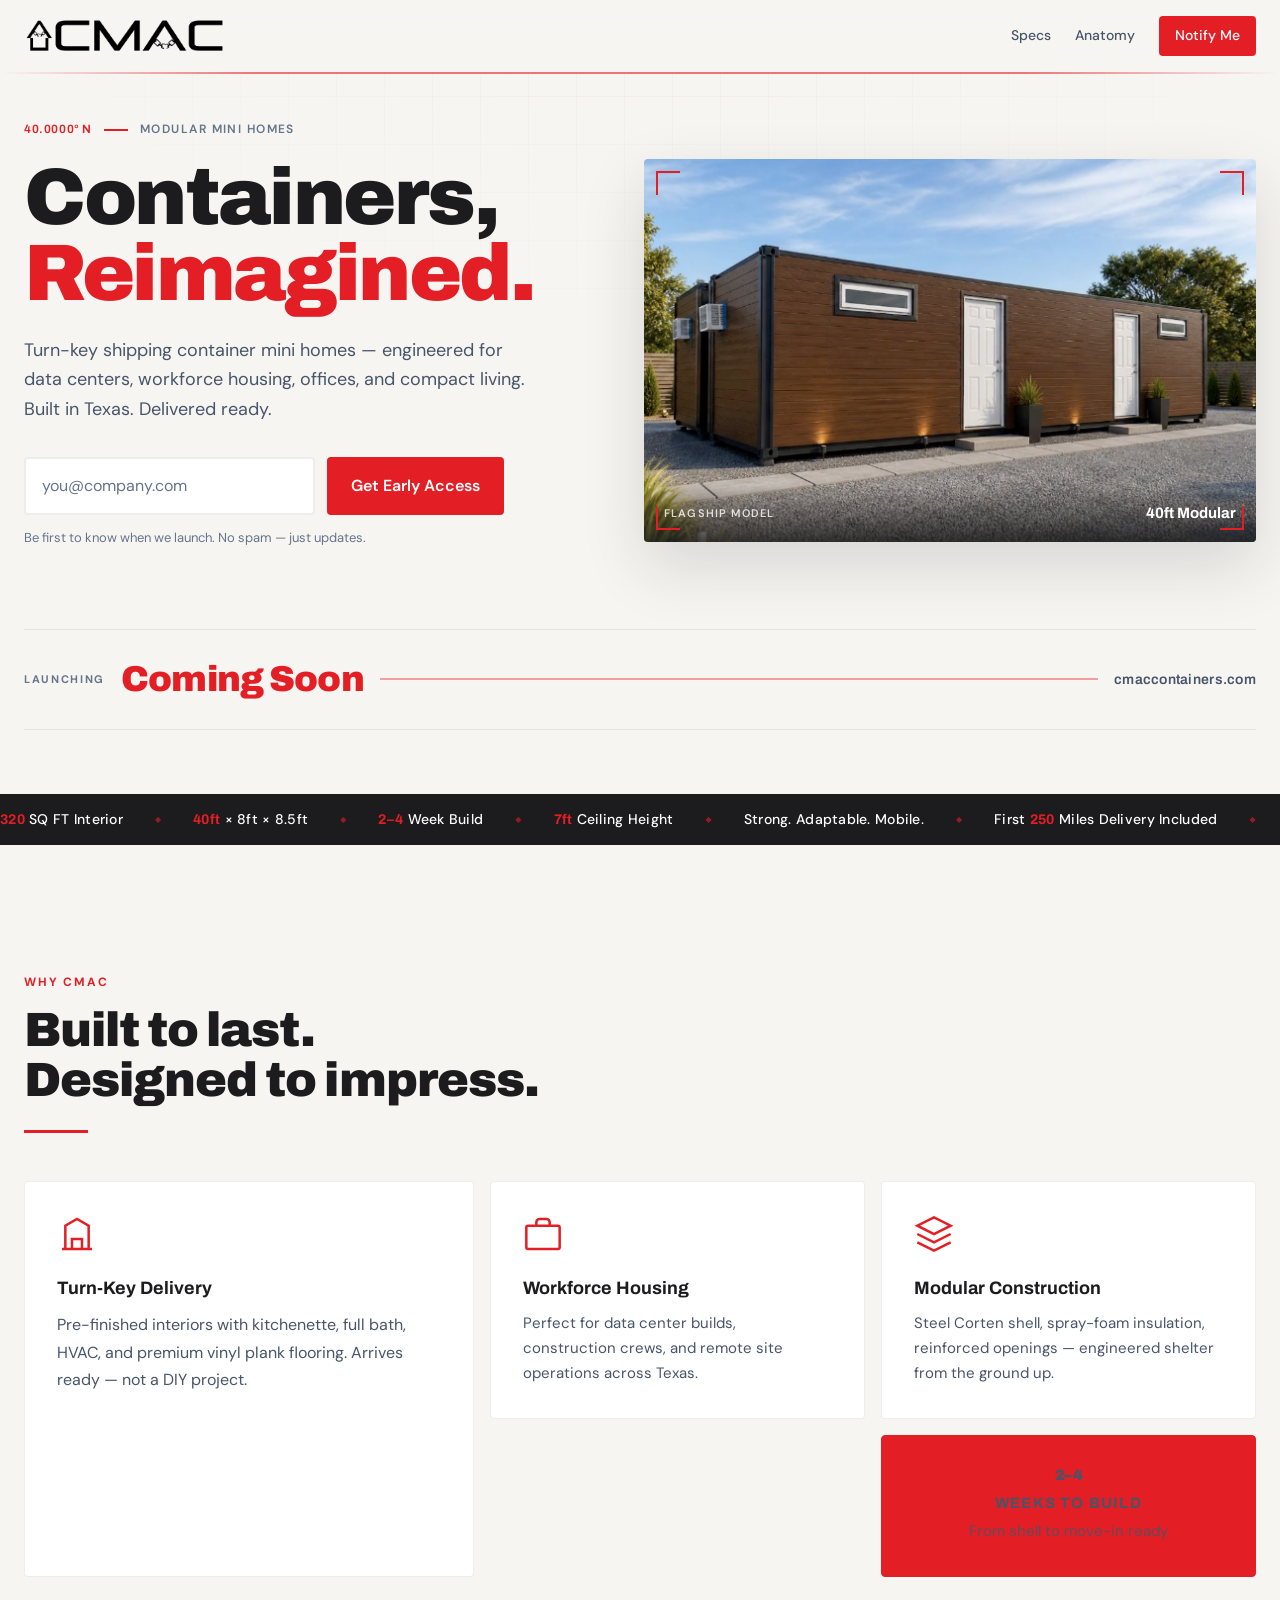
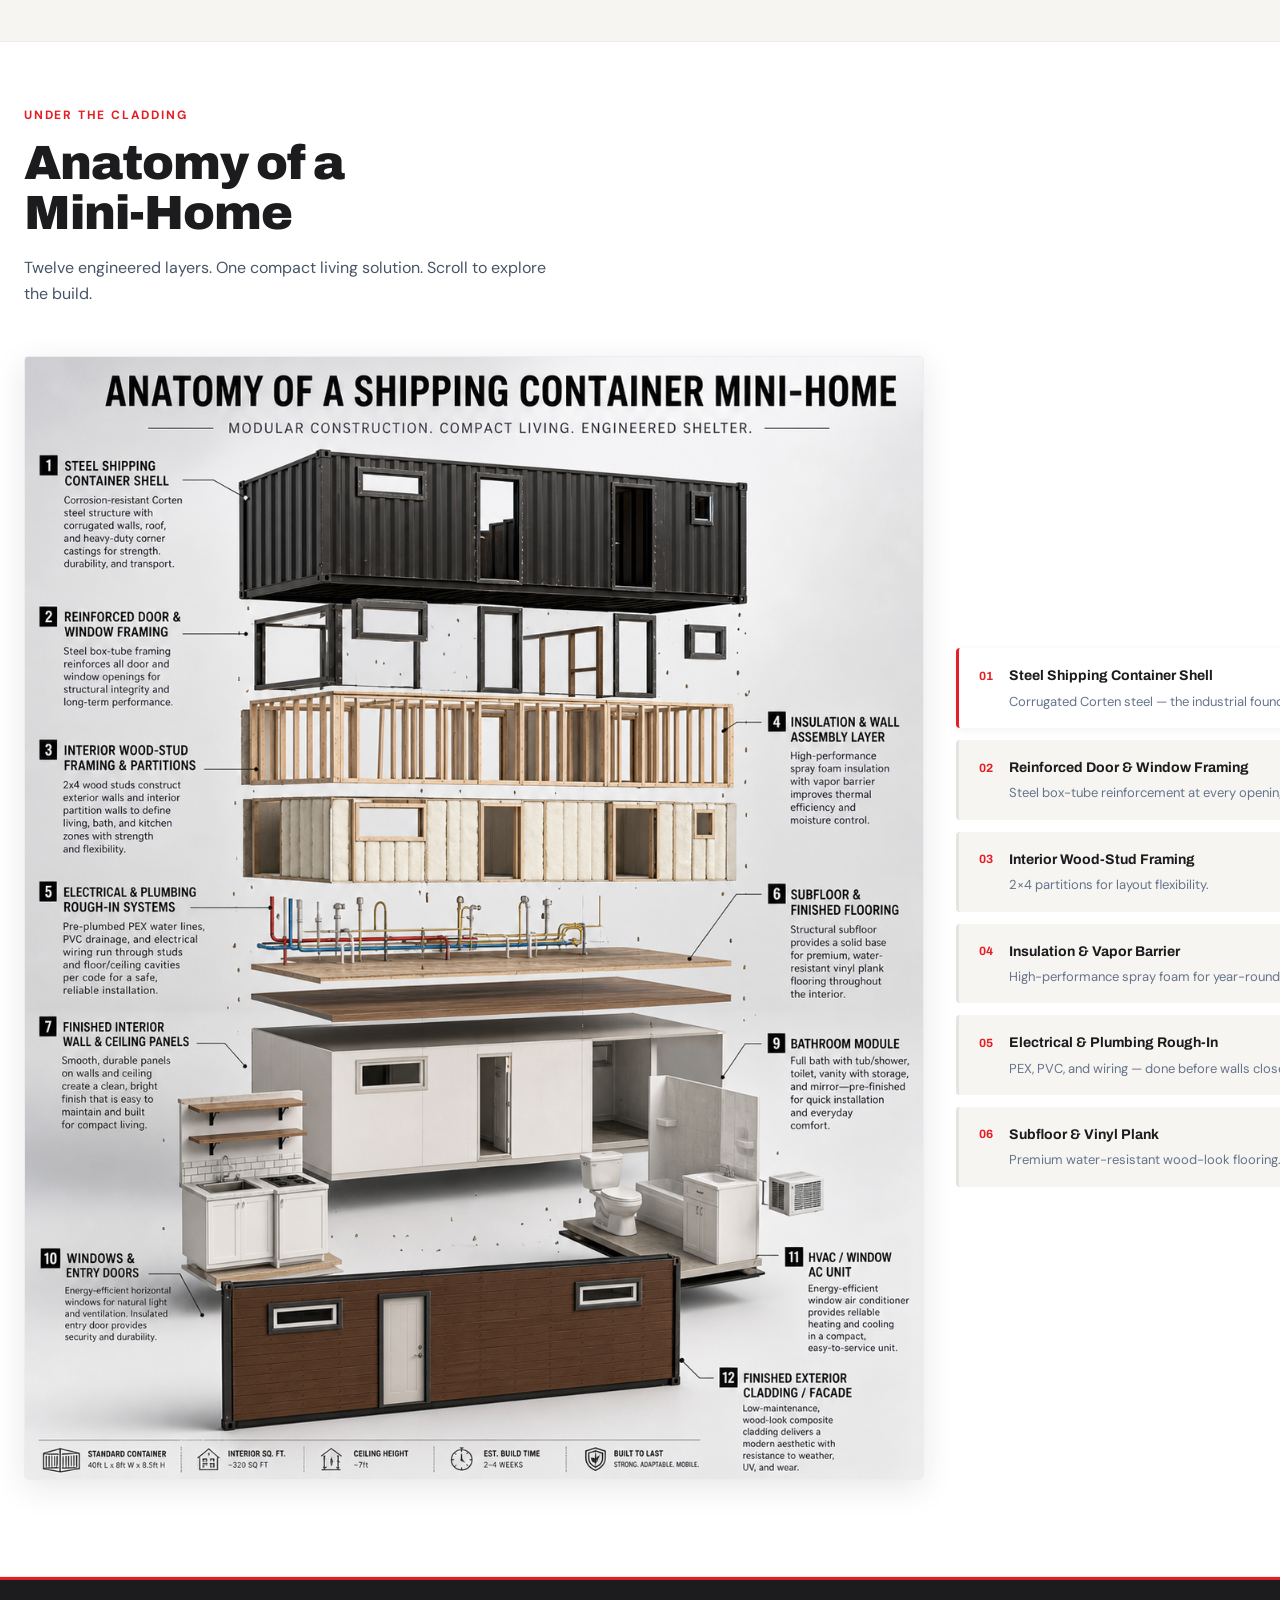
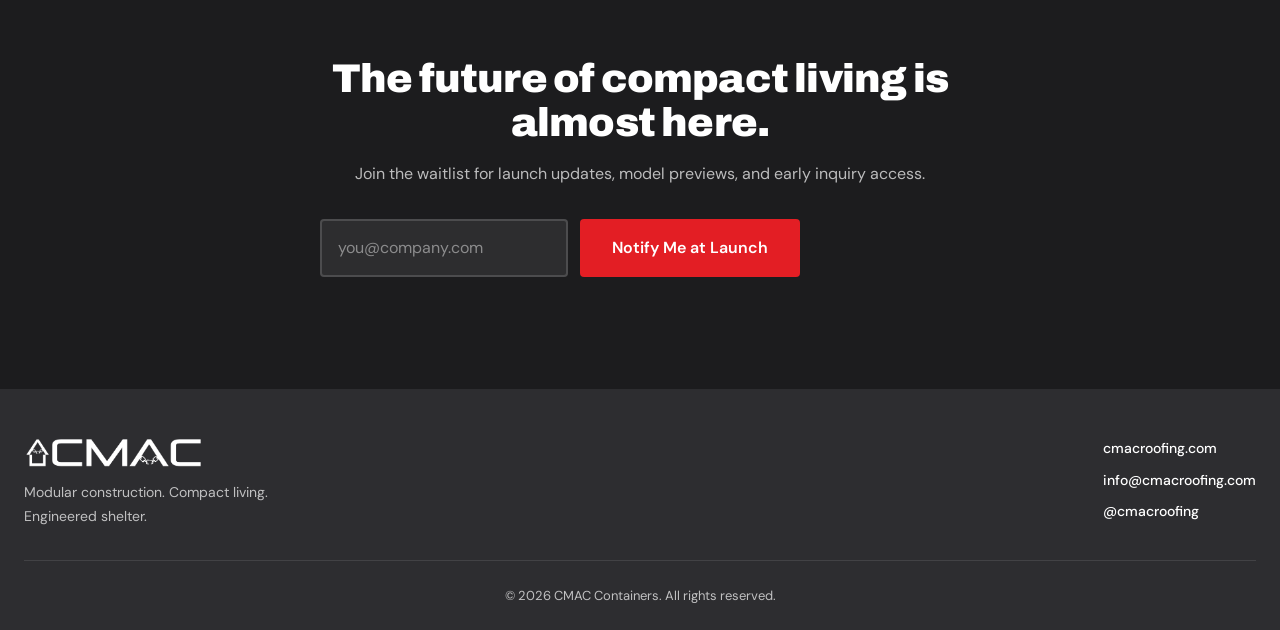
==== index.html @ 3cb6dfac "Add CMAC Containers coming soon landing page. Static site with brand assets, waitlist capture, and p" ====
<!DOCTYPE html>
<html lang="en">
<head>
  <meta charset="UTF-8">
  <meta name="viewport" content="width=device-width, initial-scale=1.0">
  <meta name="description" content="CMAC Containers — Modular shipping container mini homes. Engineered shelter, compact living. Coming soon to Texas and beyond.">
  <meta name="theme-color" content="#E31E24">
  <title>CMAC Containers — Coming Soon</title>
  <link rel="preconnect" href="https://fonts.googleapis.com">
  <link rel="preconnect" href="https://fonts.gstatic.com" crossorigin>
  <link href="https://fonts.googleapis.com/css2?family=Archivo:wght@400;500;600;700;900&family=DM+Sans:ital,wght@0,400;0,500;0,700;1,400&display=swap" rel="stylesheet">
  <link rel="stylesheet" href="css/styles.css">
  <link rel="icon" href="assets/images/logo.png" type="image/png">
</head>
<body>
  <a href="#main" class="skip-link">Skip to main content</a>

  <div class="blueprint-bg" aria-hidden="true"></div>

  <header class="site-header" role="banner">
    <div class="header-inner">
      <a href="/" class="logo-link" aria-label="CMAC Containers home">
        <img src="assets/images/logo.png" alt="CMAC" class="logo" width="120" height="40">
      </a>
      <nav class="header-nav" aria-label="Primary">
        <a href="#specs" class="nav-link">Specs</a>
        <a href="#anatomy" class="nav-link">Anatomy</a>
        <a href="#notify" class="nav-link nav-cta">Notify Me</a>
      </nav>
    </div>
    <div class="header-rule" aria-hidden="true"></div>
  </header>

  <main id="main">
    <!-- Hero -->
    <section class="hero" aria-labelledby="hero-heading">
      <div class="hero-grid">
        <div class="hero-copy reveal">
          <p class="eyebrow">
            <span class="coord">40.0000° N</span>
            <span class="rule-dot" aria-hidden="true"></span>
            Modular Mini Homes
          </p>
          <h1 id="hero-heading" class="hero-title">
            Containers,<br>
            <span class="title-accent">Reimagined.</span>
          </h1>
          <p class="hero-lead">
            Turn-key shipping container mini homes — engineered for data centers, workforce housing, offices, and compact living. Built in Texas. Delivered ready.
          </p>

          <form class="notify-form hero-form" id="notify" action="#" method="post" novalidate>
            <label for="email-hero" class="sr-only">Email address</label>
            <div class="form-row">
              <input
                type="email"
                id="email-hero"
                name="email"
                placeholder="you@company.com"
                autocomplete="email"
                required
                aria-describedby="form-status"
              >
              <button type="submit" class="btn btn-primary">
                <span class="btn-text">Get Early Access</span>
                <span class="btn-loading" aria-hidden="true">
                  <svg class="spinner" viewBox="0 0 24 24" fill="none" stroke="currentColor" stroke-width="2">
                    <circle cx="12" cy="12" r="10" stroke-opacity="0.25"/>
                    <path d="M12 2a10 10 0 0 1 10 10" stroke-linecap="round"/>
                  </svg>
                </span>
              </button>
            </div>
            <p class="form-hint">Be first to know when we launch. No spam — just updates.</p>
            <p id="form-status" class="form-status" role="status" aria-live="polite"></p>
          </form>
        </div>

        <div class="hero-visual reveal reveal-delay-2">
          <div class="hero-frame">
            <div class="frame-corner frame-tl" aria-hidden="true"></div>
            <div class="frame-corner frame-tr" aria-hidden="true"></div>
            <div class="frame-corner frame-bl" aria-hidden="true"></div>
            <div class="frame-corner frame-br" aria-hidden="true"></div>
            <img
              src="assets/images/flagship.png"
              alt="CMAC flagship container mini home with wood-look cladding, dual entry doors, and landscaped gravel setting"
              class="hero-image"
              width="1200"
              height="800"
              fetchpriority="high"
            >
            <div class="hero-badge">
              <span class="badge-label">Flagship Model</span>
              <span class="badge-value">40ft Modular</span>
            </div>
          </div>
        </div>
      </div>

      <div class="coming-soon-strip reveal reveal-delay-3">
        <span class="strip-label">Launching</span>
        <span class="strip-word">Coming Soon</span>
        <span class="strip-divider" aria-hidden="true"></span>
        <span class="strip-domain">cmaccontainers.com</span>
      </div>
    </section>

    <!-- Spec ticker -->
    <section class="ticker" aria-label="Key specifications">
      <div class="ticker-track">
        <div class="ticker-content">
          <span class="ticker-item"><strong>320</strong> SQ FT Interior</span>
          <span class="ticker-sep" aria-hidden="true">◆</span>
          <span class="ticker-item"><strong>40ft</strong> × 8ft × 8.5ft</span>
          <span class="ticker-sep" aria-hidden="true">◆</span>
          <span class="ticker-item"><strong>2–4</strong> Week Build</span>
          <span class="ticker-sep" aria-hidden="true">◆</span>
          <span class="ticker-item"><strong>7ft</strong> Ceiling Height</span>
          <span class="ticker-sep" aria-hidden="true">◆</span>
          <span class="ticker-item">Strong. Adaptable. Mobile.</span>
          <span class="ticker-sep" aria-hidden="true">◆</span>
          <span class="ticker-item">First <strong>250</strong> Miles Delivery Included</span>
          <span class="ticker-sep" aria-hidden="true">◆</span>
        </div>
        <div class="ticker-content" aria-hidden="true">
          <span class="ticker-item"><strong>320</strong> SQ FT Interior</span>
          <span class="ticker-sep">◆</span>
          <span class="ticker-item"><strong>40ft</strong> × 8ft × 8.5ft</span>
          <span class="ticker-sep">◆</span>
          <span class="ticker-item"><strong>2–4</strong> Week Build</span>
          <span class="ticker-sep">◆</span>
          <span class="ticker-item"><strong>7ft</strong> Ceiling Height</span>
          <span class="ticker-sep">◆</span>
          <span class="ticker-item">Strong. Adaptable. Mobile.</span>
          <span class="ticker-sep">◆</span>
          <span class="ticker-item">First <strong>250</strong> Miles Delivery Included</span>
          <span class="ticker-sep">◆</span>
        </div>
      </div>
    </section>

    <!-- Features bento -->
    <section class="features" id="specs" aria-labelledby="features-heading">
      <div class="section-header reveal">
        <p class="section-eyebrow">Why CMAC</p>
        <h2 id="features-heading" class="section-title">Built to last.<br>Designed to impress.</h2>
        <div class="section-rule" aria-hidden="true"></div>
      </div>

      <div class="bento reveal">
        <article class="bento-card bento-large">
          <div class="card-icon" aria-hidden="true">
            <svg viewBox="0 0 24 24" fill="none" stroke="currentColor" stroke-width="1.5">
              <path d="M3 21h18M5 21V7l7-4 7 4v14M9 21v-6h6v6"/>
            </svg>
          </div>
          <h3>Turn-Key Delivery</h3>
          <p>Pre-finished interiors with kitchenette, full bath, HVAC, and premium vinyl plank flooring. Arrives ready — not a DIY project.</p>
        </article>

        <article class="bento-card">
          <div class="card-icon" aria-hidden="true">
            <svg viewBox="0 0 24 24" fill="none" stroke="currentColor" stroke-width="1.5">
              <rect x="2" y="7" width="20" height="14" rx="1"/>
              <path d="M16 7V5a2 2 0 0 0-2-2h-4a2 2 0 0 0-2 2v2"/>
            </svg>
          </div>
          <h3>Workforce Housing</h3>
          <p>Perfect for data center builds, construction crews, and remote site operations across Texas.</p>
        </article>

        <article class="bento-card">
          <div class="card-icon" aria-hidden="true">
            <svg viewBox="0 0 24 24" fill="none" stroke="currentColor" stroke-width="1.5">
              <path d="M12 2L2 7l10 5 10-5-10-5zM2 17l10 5 10-5M2 12l10 5 10-5"/>
            </svg>
          </div>
          <h3>Modular Construction</h3>
          <p>Steel Corten shell, spray-foam insulation, reinforced openings — engineered shelter from the ground up.</p>
        </article>

        <article class="bento-card bento-accent">
          <p class="accent-stat">2–4</p>
          <p class="accent-label">Weeks to Build</p>
          <p class="accent-sub">From shell to move-in ready</p>
        </article>
      </div>
    </section>

    <!-- Anatomy horizontal journey -->
    <section class="anatomy" id="anatomy" aria-labelledby="anatomy-heading">
      <div class="anatomy-intro reveal">
        <p class="section-eyebrow">Under the Cladding</p>
        <h2 id="anatomy-heading" class="section-title">Anatomy of a<br>Mini-Home</h2>
        <p class="anatomy-desc">Twelve engineered layers. One compact living solution. Scroll to explore the build.</p>
      </div>

      <div class="anatomy-scroll-wrap">
        <div class="anatomy-scroll" role="region" aria-label="Anatomy diagram and construction layers" tabindex="0">
          <div class="anatomy-panel anatomy-diagram">
            <img
              src="assets/images/anatomy.png"
              alt="Exploded diagram showing 12 layers of a shipping container mini home from steel shell through insulation, plumbing, flooring, kitchenette, bathroom, and exterior cladding"
              class="anatomy-image"
              loading="lazy"
              width="1400"
              height="900"
            >
          </div>

          <div class="anatomy-panel anatomy-layers">
            <ol class="layer-list">
              <li class="layer-item" data-layer="1">
                <span class="layer-num">01</span>
                <div>
                  <h3>Steel Shipping Container Shell</h3>
                  <p>Corrugated Corten steel — the industrial foundation.</p>
                </div>
              </li>
              <li class="layer-item" data-layer="2">
                <span class="layer-num">02</span>
                <div>
                  <h3>Reinforced Door &amp; Window Framing</h3>
                  <p>Steel box-tube reinforcement at every opening.</p>
                </div>
              </li>
              <li class="layer-item" data-layer="3">
                <span class="layer-num">03</span>
                <div>
                  <h3>Interior Wood-Stud Framing</h3>
                  <p>2×4 partitions for layout flexibility.</p>
                </div>
              </li>
              <li class="layer-item" data-layer="4">
                <span class="layer-num">04</span>
                <div>
                  <h3>Insulation &amp; Vapor Barrier</h3>
                  <p>High-performance spray foam for year-round comfort.</p>
                </div>
              </li>
              <li class="layer-item" data-layer="5">
                <span class="layer-num">05</span>
                <div>
                  <h3>Electrical &amp; Plumbing Rough-In</h3>
                  <p>PEX, PVC, and wiring — done before walls close.</p>
                </div>
              </li>
              <li class="layer-item" data-layer="6">
                <span class="layer-num">06</span>
                <div>
                  <h3>Subfloor &amp; Vinyl Plank</h3>
                  <p>Premium water-resistant wood-look flooring.</p>
                </div>
              </li>
            </ol>
          </div>
        </div>
        <p class="scroll-hint" aria-hidden="true">
          <svg viewBox="0 0 24 24" fill="none" stroke="currentColor" stroke-width="2" width="20" height="20">
            <path d="M5 12h14M12 5l7 7-7 7"/>
          </svg>
          Scroll to explore
        </p>
      </div>
    </section>

    <!-- Final CTA -->
    <section class="cta-section" aria-labelledby="cta-heading">
      <div class="cta-inner reveal">
        <h2 id="cta-heading" class="cta-title">The future of compact living is almost here.</h2>
        <p class="cta-lead">Join the waitlist for launch updates, model previews, and early inquiry access.</p>

        <form class="notify-form cta-form" action="#" method="post" novalidate>
          <label for="email-cta" class="sr-only">Email address</label>
          <div class="form-row">
            <input
              type="email"
              id="email-cta"
              name="email"
              placeholder="you@company.com"
              autocomplete="email"
              required
            >
            <button type="submit" class="btn btn-primary btn-large">
              <span class="btn-text">Notify Me at Launch</span>
              <span class="btn-loading" aria-hidden="true">
                <svg class="spinner" viewBox="0 0 24 24" fill="none" stroke="currentColor" stroke-width="2">
                  <circle cx="12" cy="12" r="10" stroke-opacity="0.25"/>
                  <path d="M12 2a10 10 0 0 1 10 10" stroke-linecap="round"/>
                </svg>
              </span>
            </button>
          </div>
          <p class="form-status cta-status" role="status" aria-live="polite"></p>
        </form>
      </div>
    </section>
  </main>

  <footer class="site-footer" role="contentinfo">
    <div class="footer-inner">
      <div class="footer-brand">
        <img src="assets/images/logo.png" alt="CMAC" class="footer-logo" width="100" height="34">
        <p class="footer-tagline">Modular construction. Compact living. Engineered shelter.</p>
      </div>
      <div class="footer-links">
        <a href="https://www.cmacroofing.com" target="_blank" rel="noopener noreferrer">cmacroofing.com</a>
        <a href="mailto:info@cmacroofing.com">info@cmacroofing.com</a>
        <a href="https://instagram.com/cmacroofing" target="_blank" rel="noopener noreferrer">@cmacroofing</a>
      </div>
    </div>
    <div class="footer-bottom">
      <p>&copy; <span id="year"></span> CMAC Containers. All rights reserved.</p>
    </div>
  </footer>

  <script src="js/main.js" defer></script>
</body>
</html>
---- css/styles.css ----
/* ─── CMAC Containers — Coming Soon ─── */
:root {
  --red: #E31E24;
  --red-dark: #B8181D;
  --red-glow: rgba(227, 30, 36, 0.15);
  --charcoal: #1C1C1E;
  --graphite: #2D2D30;
  --slate: #475569;
  --muted: #64748B;
  --paper: #F7F5F2;
  --white: #FFFFFF;
  --wood: #8B6914;
  --border: rgba(28, 28, 30, 0.08);
  --shadow-sm: 0 2px 8px rgba(28, 28, 30, 0.06);
  --shadow-md: 0 8px 32px rgba(28, 28, 30, 0.1);
  --shadow-lg: 0 24px 64px rgba(28, 28, 30, 0.14);
  --font-display: 'Archivo', system-ui, sans-serif;
  --font-body: 'DM Sans', system-ui, sans-serif;
  --ease-out: cubic-bezier(0.22, 1, 0.36, 1);
  --radius: 4px;
  --header-h: 72px;
}

*, *::before, *::after { box-sizing: border-box; margin: 0; padding: 0; }

html {
  scroll-behavior: smooth;
  -webkit-font-smoothing: antialiased;
}

body {
  font-family: var(--font-body);
  font-size: 1rem;
  line-height: 1.65;
  color: var(--charcoal);
  background: var(--paper);
  overflow-x: hidden;
}

img { max-width: 100%; height: auto; display: block; }
a { color: inherit; text-decoration: none; }
button, input { font: inherit; }
ol { list-style: none; }

.sr-only {
  position: absolute;
  width: 1px; height: 1px;
  padding: 0; margin: -1px;
  overflow: hidden;
  clip: rect(0,0,0,0);
  white-space: nowrap;
  border: 0;
}

/* Skip link */
.skip-link {
  position: fixed;
  top: -100%;
  left: 1rem;
  z-index: 9999;
  padding: 0.75rem 1.25rem;
  background: var(--red);
  color: var(--white);
  font-weight: 600;
  border-radius: var(--radius);
  transition: top 0.2s var(--ease-out);
}
.skip-link:focus { top: 1rem; }

/* Blueprint background */
.blueprint-bg {
  position: fixed;
  inset: 0;
  z-index: -1;
  background:
    linear-gradient(rgba(227, 30, 36, 0.03) 1px, transparent 1px),
    linear-gradient(90deg, rgba(227, 30, 36, 0.03) 1px, transparent 1px);
  background-size: 48px 48px;
  mask-image: radial-gradient(ellipse 80% 60% at 50% 0%, black 20%, transparent 70%);
  pointer-events: none;
}

/* ─── Header ─── */
.site-header {
  position: fixed;
  top: 0; left: 0; right: 0;
  z-index: 100;
  background: rgba(247, 245, 242, 0.85);
  backdrop-filter: blur(12px);
  -webkit-backdrop-filter: blur(12px);
}

.header-inner {
  display: flex;
  align-items: center;
  justify-content: space-between;
  max-width: 1280px;
  margin: 0 auto;
  padding: 1rem 1.5rem;
  min-height: var(--header-h);
}

.logo { height: 36px; width: auto; }

.header-nav {
  display: flex;
  align-items: center;
  gap: 1.5rem;
}

.nav-link {
  font-size: 0.875rem;
  font-weight: 500;
  color: var(--slate);
  transition: color 0.2s;
  cursor: pointer;
}
.nav-link:hover, .nav-link:focus-visible { color: var(--charcoal); }

.nav-cta {
  padding: 0.5rem 1rem;
  background: var(--red);
  color: var(--white) !important;
  border-radius: var(--radius);
  transition: background 0.2s, transform 0.2s;
}
.nav-cta:hover, .nav-cta:focus-visible {
  background: var(--red-dark);
  transform: translateY(-1px);
}

.header-rule {
  height: 2px;
  background: linear-gradient(90deg, transparent, var(--red) 20%, var(--red) 80%, transparent);
  opacity: 0.6;
}

/* ─── Hero ─── */
.hero {
  padding: calc(var(--header-h) + 3rem) 1.5rem 2rem;
  max-width: 1280px;
  margin: 0 auto;
}

.hero-grid {
  display: grid;
  grid-template-columns: 1fr;
  gap: 3rem;
  align-items: center;
}

@media (min-width: 1024px) {
  .hero-grid {
    grid-template-columns: 1fr 1.1fr;
    gap: 4rem;
  }
}

.eyebrow {
  display: flex;
  align-items: center;
  gap: 0.75rem;
  font-size: 0.75rem;
  font-weight: 600;
  letter-spacing: 0.12em;
  text-transform: uppercase;
  color: var(--muted);
  margin-bottom: 1.25rem;
}

.coord {
  font-family: var(--font-display);
  color: var(--red);
  letter-spacing: 0.05em;
}

.rule-dot {
  width: 24px;
  height: 2px;
  background: var(--red);
}

.hero-title {
  font-family: var(--font-display);
  font-size: clamp(2.75rem, 8vw, 5rem);
  font-weight: 900;
  line-height: 0.95;
  letter-spacing: -0.03em;
  margin-bottom: 1.5rem;
}

.title-accent {
  color: var(--red);
  display: inline-block;
}

.hero-lead {
  font-size: 1.125rem;
  color: var(--slate);
  max-width: 42ch;
  margin-bottom: 2rem;
}

/* Forms */
.notify-form { max-width: 480px; }

.form-row {
  display: flex;
  flex-direction: column;
  gap: 0.75rem;
}

@media (min-width: 480px) {
  .form-row { flex-direction: row; }
}

.form-row input {
  flex: 1;
  padding: 0.875rem 1rem;
  border: 2px solid var(--border);
  border-radius: var(--radius);
  background: var(--white);
  color: var(--charcoal);
  transition: border-color 0.2s, box-shadow 0.2s;
  min-height: 48px;
}
.form-row input::placeholder { color: var(--muted); }
.form-row input:focus {
  outline: none;
  border-color: var(--red);
  box-shadow: 0 0 0 3px var(--red-glow);
}

.btn {
  display: inline-flex;
  align-items: center;
  justify-content: center;
  gap: 0.5rem;
  padding: 0.875rem 1.5rem;
  min-height: 48px;
  min-width: 48px;
  border: none;
  border-radius: var(--radius);
  font-weight: 600;
  cursor: pointer;
  transition: background 0.2s, transform 0.2s, opacity 0.2s;
}
.btn:focus-visible {
  outline: 2px solid var(--red);
  outline-offset: 2px;
}

.btn-primary {
  background: var(--red);
  color: var(--white);
  white-space: nowrap;
}
.btn-primary:hover:not(:disabled) {
  background: var(--red-dark);
  transform: translateY(-1px);
}
.btn-primary:disabled {
  opacity: 0.7;
  cursor: not-allowed;
}

.btn-large { padding: 1rem 2rem; }

.btn-loading { display: none; }
.btn.is-loading .btn-text { display: none; }
.btn.is-loading .btn-loading { display: flex; }

.spinner {
  width: 20px; height: 20px;
  animation: spin 0.8s linear infinite;
}
@keyframes spin { to { transform: rotate(360deg); } }

.form-hint {
  font-size: 0.8125rem;
  color: var(--muted);
  margin-top: 0.75rem;
}

.form-status {
  font-size: 0.875rem;
  font-weight: 500;
  margin-top: 0.75rem;
  min-height: 1.25rem;
}
.form-status.success { color: #15803d; }
.form-status.error { color: var(--red); }

/* Hero visual */
.hero-frame {
  position: relative;
  border-radius: var(--radius);
  overflow: hidden;
  box-shadow: var(--shadow-lg);
}

.frame-corner {
  position: absolute;
  width: 24px; height: 24px;
  border-color: var(--red);
  border-style: solid;
  z-index: 2;
  pointer-events: none;
}
.frame-tl { top: 12px; left: 12px; border-width: 2px 0 0 2px; }
.frame-tr { top: 12px; right: 12px; border-width: 2px 2px 0 0; }
.frame-bl { bottom: 12px; left: 12px; border-width: 0 0 2px 2px; }
.frame-br { bottom: 12px; right: 12px; border-width: 0 2px 2px 0; }

.hero-image {
  width: 100%;
  aspect-ratio: 16 / 10;
  object-fit: cover;
}

.hero-badge {
  position: absolute;
  bottom: 0; left: 0; right: 0;
  display: flex;
  justify-content: space-between;
  align-items: center;
  padding: 1rem 1.25rem;
  background: linear-gradient(transparent, rgba(28, 28, 30, 0.85));
  color: var(--white);
}

.badge-label {
  font-size: 0.6875rem;
  font-weight: 600;
  letter-spacing: 0.1em;
  text-transform: uppercase;
  opacity: 0.8;
}

.badge-value {
  font-family: var(--font-display);
  font-weight: 700;
  font-size: 0.9375rem;
}

/* Coming soon strip */
.coming-soon-strip {
  display: flex;
  align-items: center;
  gap: 1rem;
  flex-wrap: wrap;
  margin-top: 3rem;
  padding: 1.25rem 0;
  border-top: 1px solid var(--border);
  border-bottom: 1px solid var(--border);
}

.strip-label {
  font-size: 0.6875rem;
  font-weight: 700;
  letter-spacing: 0.15em;
  text-transform: uppercase;
  color: var(--muted);
}

.strip-word {
  font-family: var(--font-display);
  font-size: clamp(1.5rem, 4vw, 2.25rem);
  font-weight: 900;
  letter-spacing: -0.02em;
  color: var(--red);
}

.strip-divider {
  flex: 1;
  min-width: 40px;
  height: 2px;
  background: var(--red);
  opacity: 0.4;
}

.strip-domain {
  font-family: var(--font-display);
  font-size: 0.875rem;
  font-weight: 600;
  color: var(--slate);
  letter-spacing: 0.02em;
}

/* ─── Ticker ─── */
.ticker {
  background: var(--charcoal);
  color: var(--white);
  padding: 0.875rem 0;
  overflow: hidden;
  margin: 2rem 0 4rem;
}

.ticker-track {
  display: flex;
  width: max-content;
  animation: ticker 35s linear infinite;
}

.ticker-content {
  display: flex;
  align-items: center;
  gap: 2rem;
  padding-right: 2rem;
  white-space: nowrap;
}

.ticker-item {
  font-size: 0.875rem;
  font-weight: 500;
  letter-spacing: 0.02em;
}
.ticker-item strong {
  font-family: var(--font-display);
  font-weight: 700;
  color: var(--red);
}

.ticker-sep {
  color: var(--red);
  font-size: 0.5rem;
  opacity: 0.6;
}

@keyframes ticker {
  to { transform: translateX(-50%); }
}

/* ─── Features Bento ─── */
.features {
  max-width: 1280px;
  margin: 0 auto;
  padding: 4rem 1.5rem;
}

.section-header { margin-bottom: 3rem; }

.section-eyebrow {
  font-size: 0.75rem;
  font-weight: 700;
  letter-spacing: 0.15em;
  text-transform: uppercase;
  color: var(--red);
  margin-bottom: 0.75rem;
}

.section-title {
  font-family: var(--font-display);
  font-size: clamp(2rem, 5vw, 3rem);
  font-weight: 900;
  line-height: 1.05;
  letter-spacing: -0.02em;
}

.section-rule {
  width: 64px;
  height: 3px;
  background: var(--red);
  margin-top: 1.5rem;
}

.bento {
  display: grid;
  grid-template-columns: 1fr;
  gap: 1rem;
}

@media (min-width: 768px) {
  .bento {
    grid-template-columns: repeat(2, 1fr);
    grid-template-rows: auto auto;
  }
  .bento-large { grid-row: span 2; }
  .bento-accent { grid-column: 2; }
}

@media (min-width: 1024px) {
  .bento {
    grid-template-columns: 1.2fr 1fr 1fr;
    grid-template-rows: auto auto;
  }
  .bento-large { grid-row: span 2; grid-column: 1; }
  .bento-accent { grid-column: 3; grid-row: 2; }
}

.bento-card {
  background: var(--white);
  border: 1px solid var(--border);
  border-radius: var(--radius);
  padding: 2rem;
  transition: border-color 0.25s, box-shadow 0.25s, transform 0.25s;
  cursor: default;
}

.bento-card:hover {
  border-color: rgba(227, 30, 36, 0.2);
  box-shadow: var(--shadow-md);
  transform: translateY(-2px);
}

.card-icon {
  width: 40px; height: 40px;
  color: var(--red);
  margin-bottom: 1.25rem;
}
.card-icon svg { width: 100%; height: 100%; }

.bento-card h3 {
  font-family: var(--font-display);
  font-size: 1.125rem;
  font-weight: 700;
  margin-bottom: 0.5rem;
}

.bento-card p {
  font-size: 0.9375rem;
  color: var(--slate);
}

.bento-large p { font-size: 1rem; line-height: 1.7; }

.bento-accent {
  background: var(--red);
  color: var(--white);
  border-color: var(--red);
  display: flex;
  flex-direction: column;
  justify-content: center;
  text-align: center;
}
.bento-accent:hover {
  border-color: var(--red-dark);
  background: var(--red-dark);
}

.accent-stat {
  font-family: var(--font-display);
  font-size: 3.5rem;
  font-weight: 900;
  line-height: 1;
  letter-spacing: -0.03em;
}

.accent-label {
  font-family: var(--font-display);
  font-size: 1rem;
  font-weight: 700;
  margin-top: 0.5rem;
  text-transform: uppercase;
  letter-spacing: 0.08em;
}

.accent-sub {
  font-size: 0.8125rem;
  opacity: 0.85;
  margin-top: 0.25rem;
}

/* ─── Anatomy ─── */
.anatomy {
  padding: 4rem 0;
  background: var(--white);
  border-top: 1px solid var(--border);
  border-bottom: 1px solid var(--border);
}

.anatomy-intro {
  max-width: 1280px;
  margin: 0 auto 2rem;
  padding: 0 1.5rem;
}

.anatomy-desc {
  color: var(--slate);
  max-width: 48ch;
  margin-top: 1rem;
}

.anatomy-scroll-wrap {
  position: relative;
  padding: 0 1.5rem;
}

.anatomy-scroll {
  display: flex;
  gap: 2rem;
  overflow-x: auto;
  scroll-snap-type: x mandatory;
  scroll-padding: 1.5rem;
  padding: 1rem 0 2rem;
  -webkit-overflow-scrolling: touch;
  scrollbar-width: thin;
  scrollbar-color: var(--red) transparent;
}

.anatomy-scroll::-webkit-scrollbar { height: 6px; }
.anatomy-scroll::-webkit-scrollbar-thumb {
  background: var(--red);
  border-radius: 3px;
}

.anatomy-panel {
  flex: 0 0 auto;
  scroll-snap-align: start;
}

.anatomy-diagram {
  width: min(90vw, 900px);
}

.anatomy-image {
  border-radius: var(--radius);
  box-shadow: var(--shadow-md);
  border: 1px solid var(--border);
}

.anatomy-layers {
  width: min(90vw, 420px);
  align-self: center;
}

.layer-list {
  display: flex;
  flex-direction: column;
  gap: 0.75rem;
}

.layer-item {
  display: flex;
  gap: 1rem;
  padding: 1rem 1.25rem;
  background: var(--paper);
  border-radius: var(--radius);
  border-left: 3px solid var(--border);
  transition: border-color 0.2s, background 0.2s;
}

.layer-item:hover, .layer-item.is-active {
  border-left-color: var(--red);
  background: var(--white);
  box-shadow: var(--shadow-sm);
}

.layer-num {
  font-family: var(--font-display);
  font-size: 0.75rem;
  font-weight: 700;
  color: var(--red);
  flex-shrink: 0;
  padding-top: 0.15rem;
}

.layer-item h3 {
  font-family: var(--font-display);
  font-size: 0.875rem;
  font-weight: 700;
  margin-bottom: 0.2rem;
}

.layer-item p {
  font-size: 0.8125rem;
  color: var(--muted);
}

.scroll-hint {
  display: flex;
  align-items: center;
  justify-content: center;
  gap: 0.5rem;
  font-size: 0.75rem;
  font-weight: 600;
  letter-spacing: 0.08em;
  text-transform: uppercase;
  color: var(--muted);
  margin-top: 0.5rem;
}

@media (min-width: 1024px) {
  .scroll-hint { display: none; }
  .anatomy-scroll {
    max-width: 1280px;
    margin: 0 auto;
    overflow-x: visible;
    flex-wrap: nowrap;
  }
}

/* ─── CTA ─── */
.cta-section {
  background: var(--charcoal);
  color: var(--white);
  padding: 5rem 1.5rem;
  position: relative;
  overflow: hidden;
}

.cta-section::before {
  content: '';
  position: absolute;
  top: 0; left: 0; right: 0;
  height: 3px;
  background: var(--red);
}

.cta-inner {
  max-width: 640px;
  margin: 0 auto;
  text-align: center;
}

.cta-title {
  font-family: var(--font-display);
  font-size: clamp(1.75rem, 4vw, 2.5rem);
  font-weight: 900;
  line-height: 1.1;
  letter-spacing: -0.02em;
  margin-bottom: 1rem;
}

.cta-lead {
  color: rgba(255, 255, 255, 0.7);
  margin-bottom: 2rem;
}

.cta-form .form-row input {
  background: rgba(255, 255, 255, 0.08);
  border-color: rgba(255, 255, 255, 0.15);
  color: var(--white);
}
.cta-form .form-row input::placeholder { color: rgba(255, 255, 255, 0.45); }
.cta-form .form-row input:focus {
  border-color: var(--red);
  background: rgba(255, 255, 255, 0.12);
}

.cta-status.success { color: #4ade80; }
.cta-status.error { color: #fca5a5; }

/* ─── Footer ─── */
.site-footer {
  background: var(--graphite);
  color: rgba(255, 255, 255, 0.7);
  padding: 3rem 1.5rem 1.5rem;
}

.footer-inner {
  max-width: 1280px;
  margin: 0 auto;
  display: flex;
  flex-direction: column;
  gap: 2rem;
}

@media (min-width: 768px) {
  .footer-inner {
    flex-direction: row;
    justify-content: space-between;
    align-items: flex-start;
  }
}

.footer-logo {
  height: 32px;
  width: auto;
  margin-bottom: 0.75rem;
  filter: brightness(0) invert(1);
}

.footer-tagline {
  font-size: 0.875rem;
  max-width: 32ch;
}

.footer-links {
  display: flex;
  flex-direction: column;
  gap: 0.5rem;
}

.footer-links a {
  font-size: 0.875rem;
  font-weight: 500;
  color: var(--white);
  transition: color 0.2s;
  cursor: pointer;
}
.footer-links a:hover, .footer-links a:focus-visible { color: var(--red); }

.footer-bottom {
  max-width: 1280px;
  margin: 2rem auto 0;
  padding-top: 1.5rem;
  border-top: 1px solid rgba(255, 255, 255, 0.1);
  font-size: 0.8125rem;
  text-align: center;
}

/* ─── Reveal animations ─── */
.reveal {
  opacity: 0;
  transform: translateY(24px);
  transition: opacity 0.7s var(--ease-out), transform 0.7s var(--ease-out);
}
.reveal.is-visible {
  opacity: 1;
  transform: translateY(0);
}
.reveal-delay-2 { transition-delay: 0.15s; }
.reveal-delay-3 { transition-delay: 0.3s; }

/* Reduced motion */
@media (prefers-reduced-motion: reduce) {
  html { scroll-behavior: auto; }
  .reveal {
    opacity: 1;
    transform: none;
    transition: none;
  }
  .ticker-track { animation: none; }
  .spinner { animation: none; }
  .bento-card:hover { transform: none; }
  .btn-primary:hover:not(:disabled) { transform: none; }
}
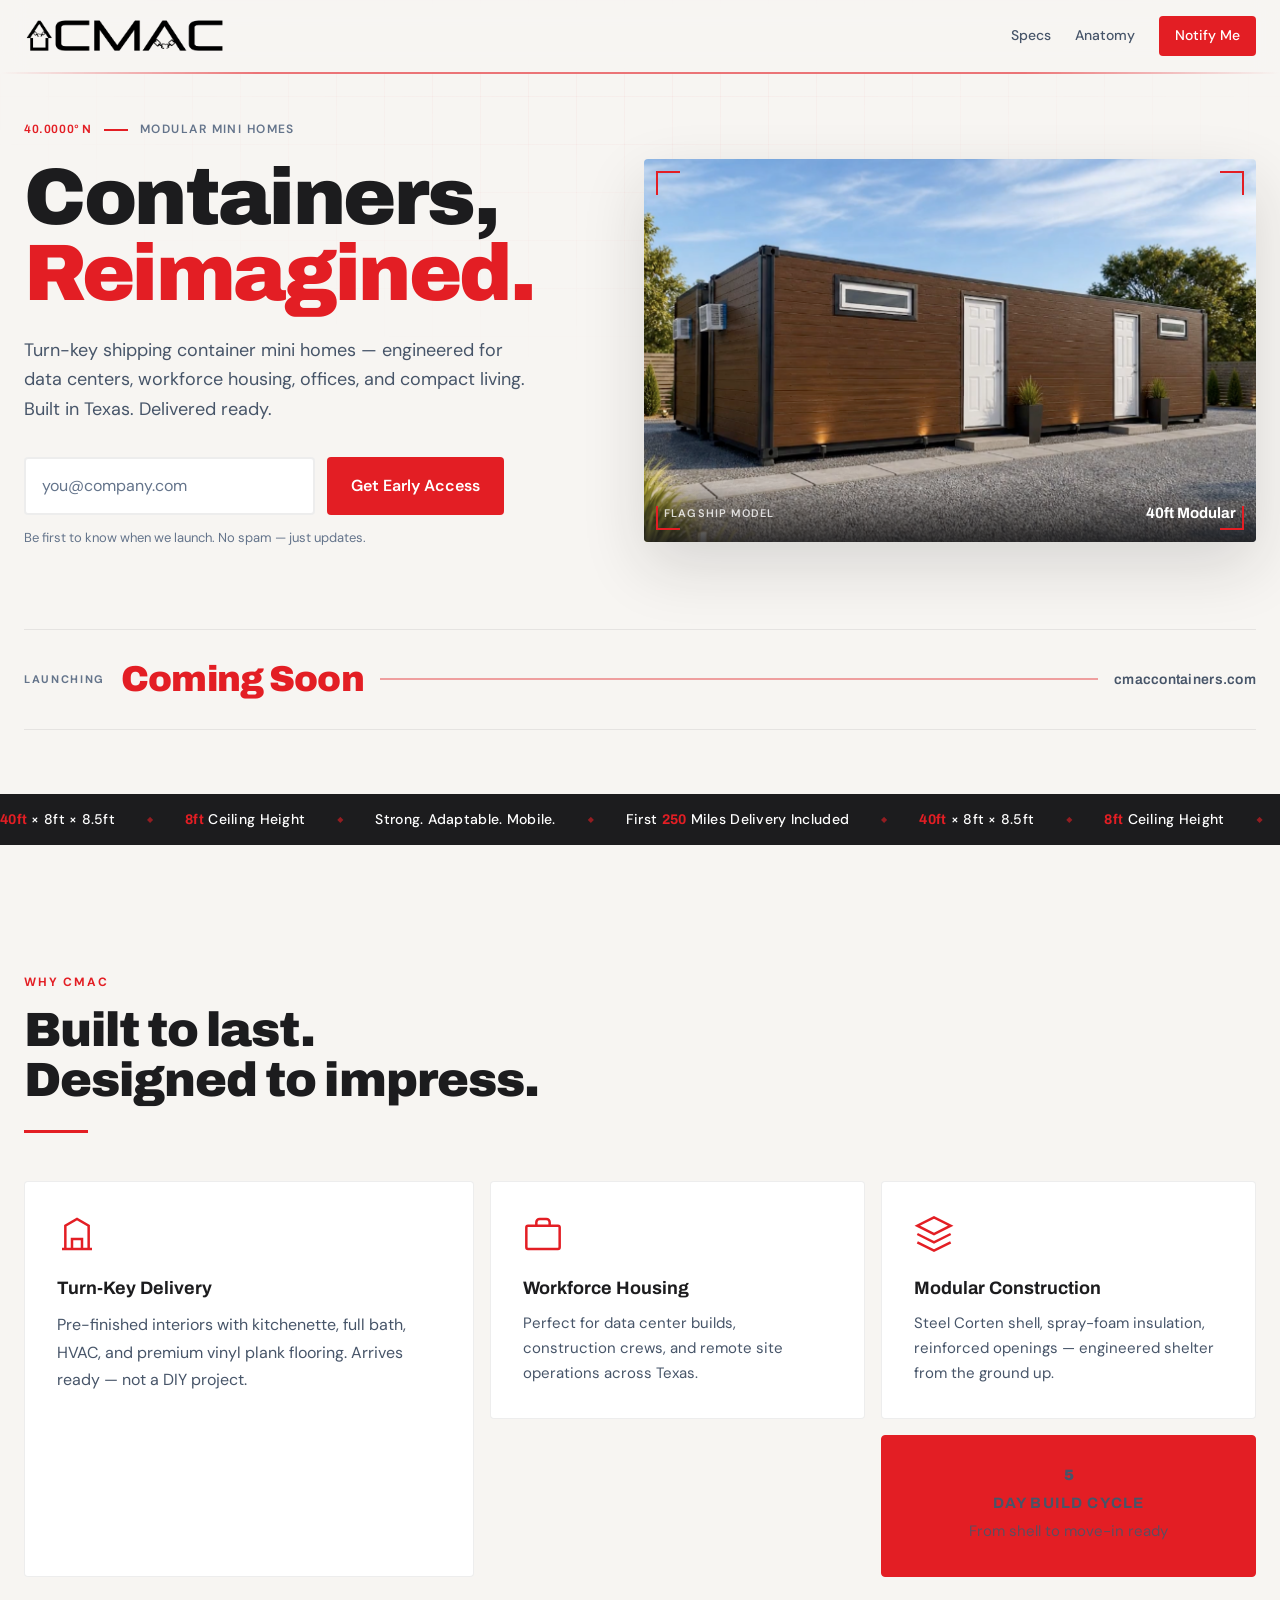
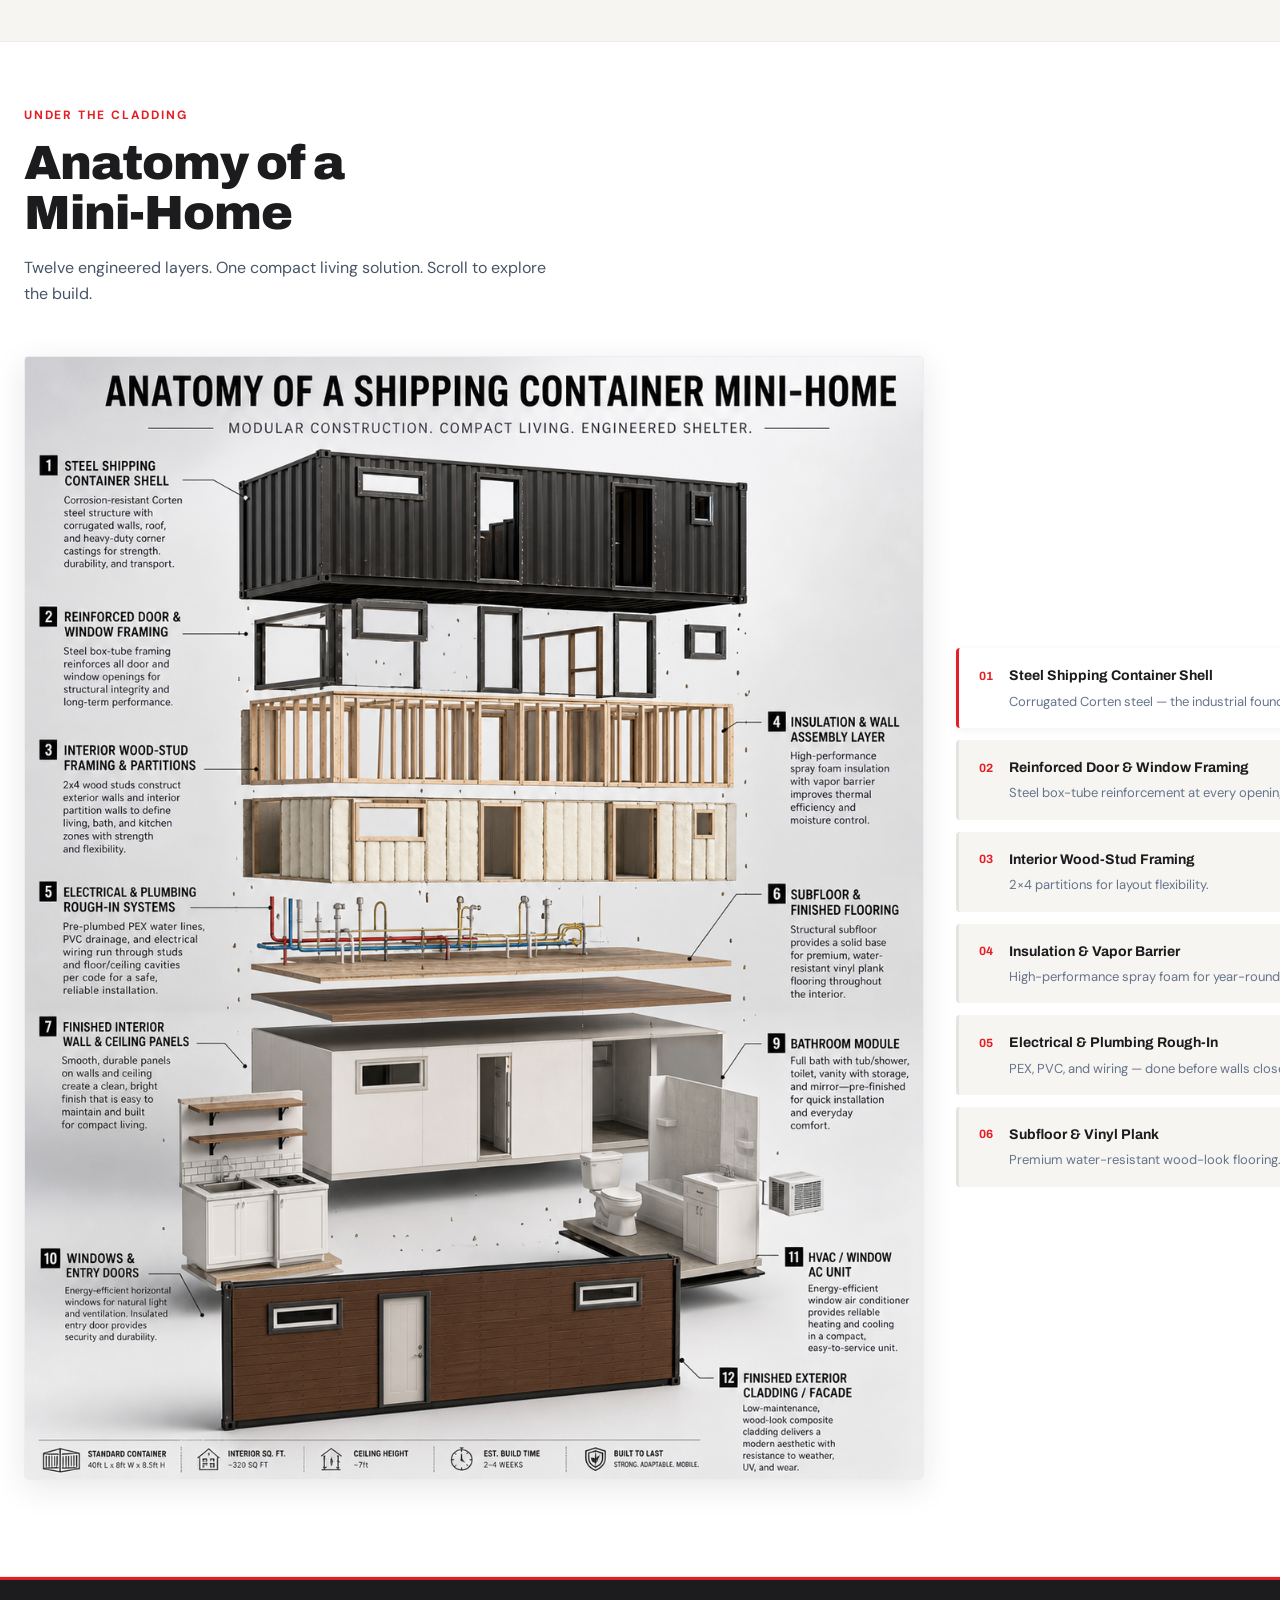
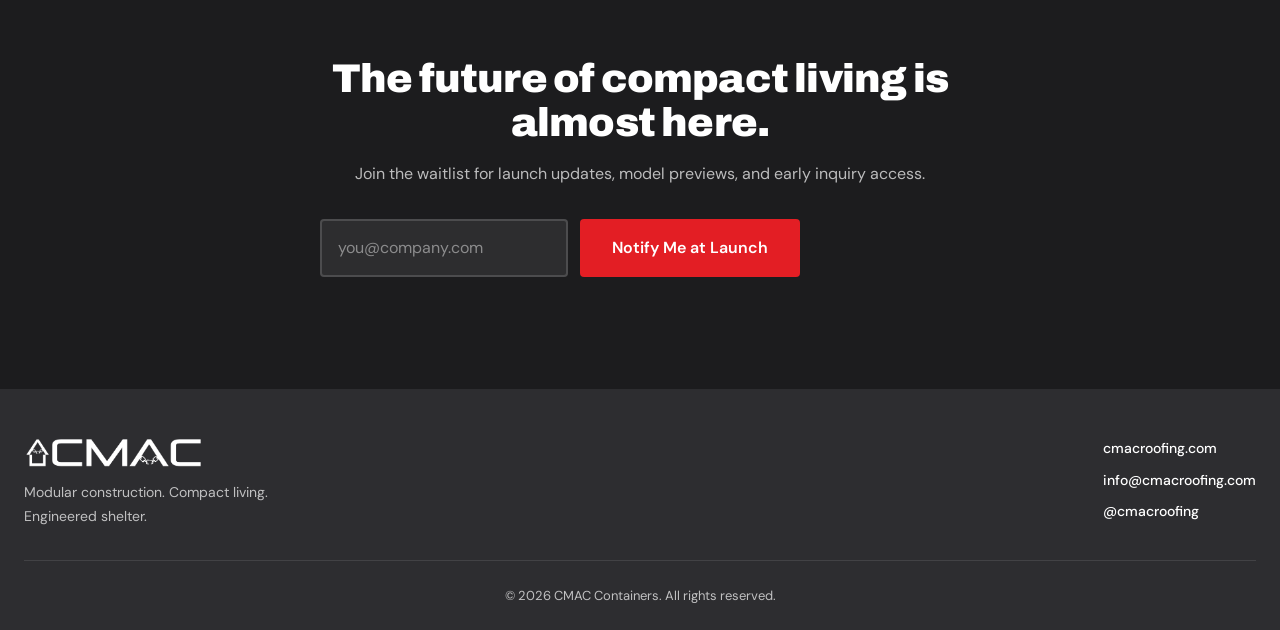
==== commit 961e4958: "Update specs copy on coming soon landing page. Refresh ticker and bento stats to 8ft ceiling and 5-d" ====
--- a/index.html
+++ b/index.html
@@ -110,13 +110,9 @@
     <section class="ticker" aria-label="Key specifications">
       <div class="ticker-track">
         <div class="ticker-content">
-          <span class="ticker-item"><strong>320</strong> SQ FT Interior</span>
-          <span class="ticker-sep" aria-hidden="true">◆</span>
           <span class="ticker-item"><strong>40ft</strong> × 8ft × 8.5ft</span>
           <span class="ticker-sep" aria-hidden="true">◆</span>
-          <span class="ticker-item"><strong>2–4</strong> Week Build</span>
-          <span class="ticker-sep" aria-hidden="true">◆</span>
-          <span class="ticker-item"><strong>7ft</strong> Ceiling Height</span>
+          <span class="ticker-item"><strong>8ft</strong> Ceiling Height</span>
           <span class="ticker-sep" aria-hidden="true">◆</span>
           <span class="ticker-item">Strong. Adaptable. Mobile.</span>
           <span class="ticker-sep" aria-hidden="true">◆</span>
@@ -124,13 +120,9 @@
           <span class="ticker-sep" aria-hidden="true">◆</span>
         </div>
         <div class="ticker-content" aria-hidden="true">
-          <span class="ticker-item"><strong>320</strong> SQ FT Interior</span>
-          <span class="ticker-sep">◆</span>
           <span class="ticker-item"><strong>40ft</strong> × 8ft × 8.5ft</span>
           <span class="ticker-sep">◆</span>
-          <span class="ticker-item"><strong>2–4</strong> Week Build</span>
-          <span class="ticker-sep">◆</span>
-          <span class="ticker-item"><strong>7ft</strong> Ceiling Height</span>
+          <span class="ticker-item"><strong>8ft</strong> Ceiling Height</span>
           <span class="ticker-sep">◆</span>
           <span class="ticker-item">Strong. Adaptable. Mobile.</span>
           <span class="ticker-sep">◆</span>
@@ -181,8 +173,8 @@
         </article>
 
         <article class="bento-card bento-accent">
-          <p class="accent-stat">2–4</p>
-          <p class="accent-label">Weeks to Build</p>
+          <p class="accent-stat">5</p>
+          <p class="accent-label">Day Build Cycle</p>
           <p class="accent-sub">From shell to move-in ready</p>
         </article>
       </div>
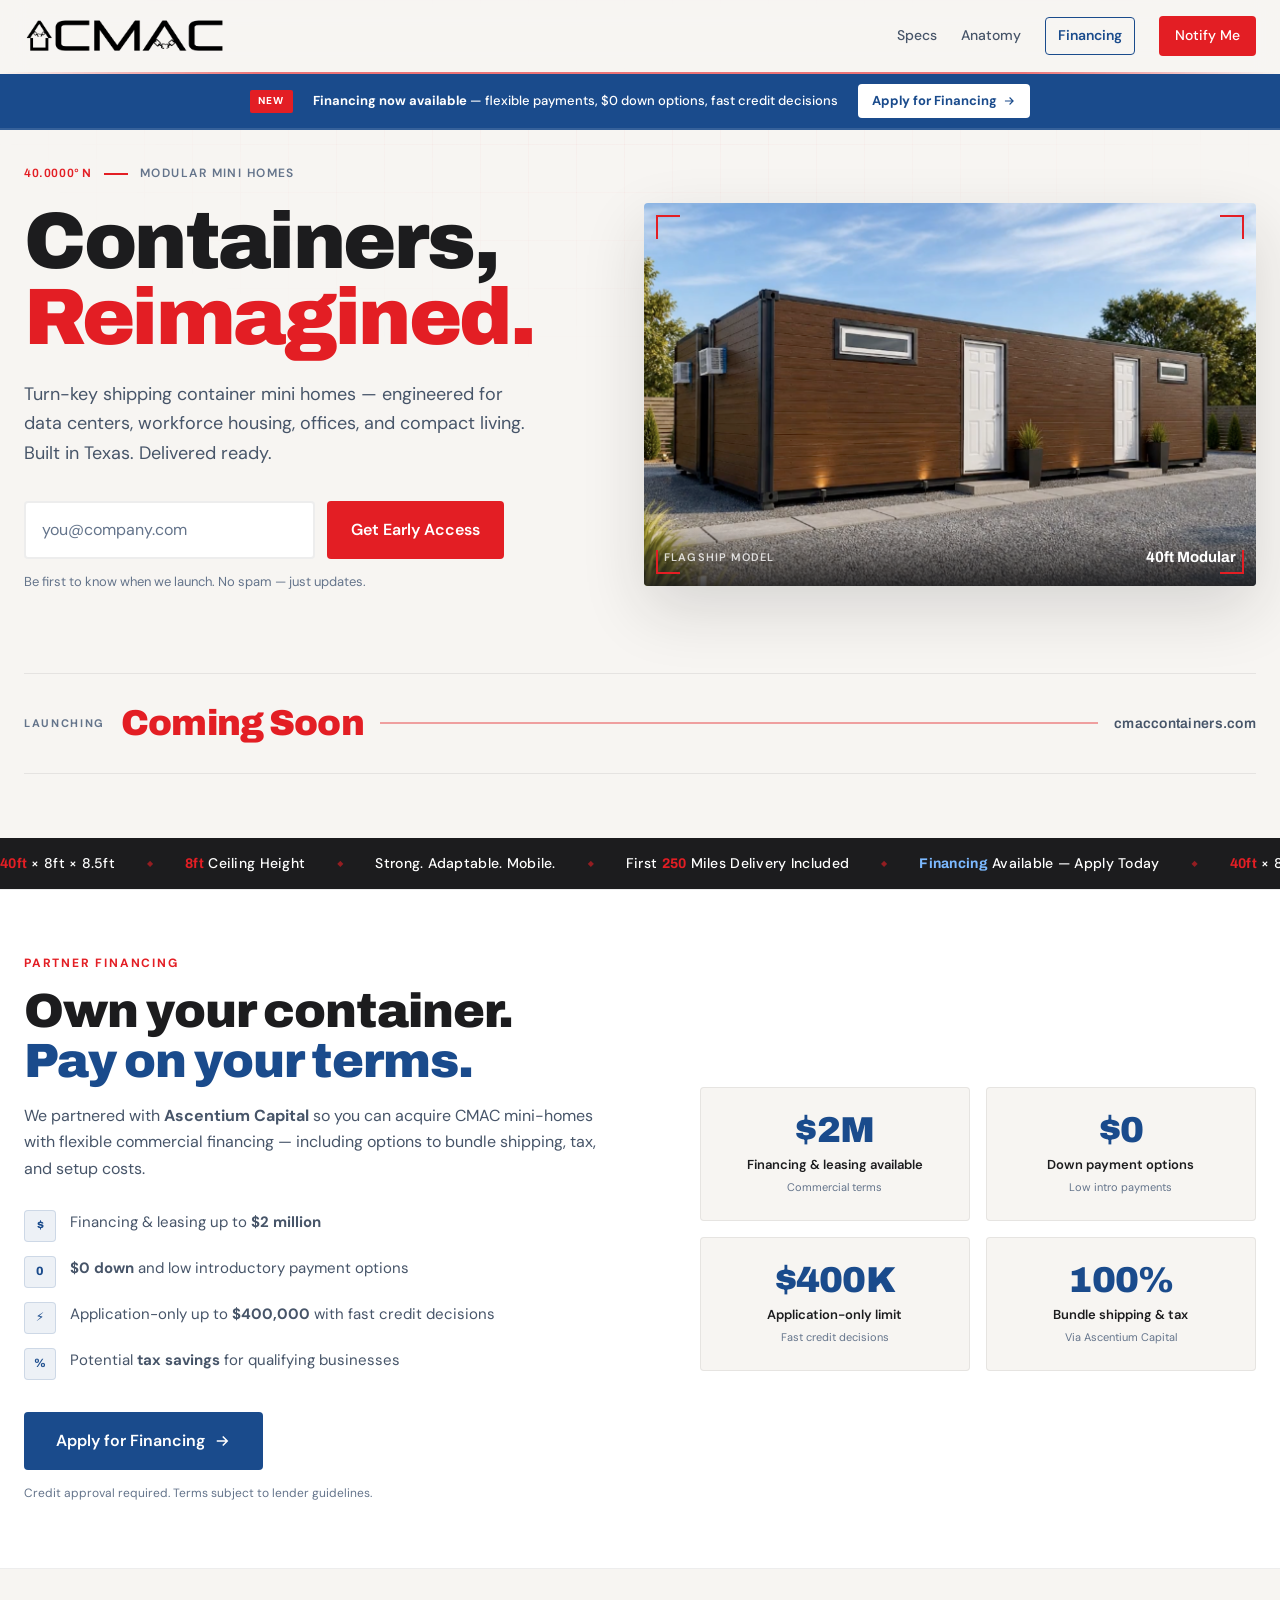
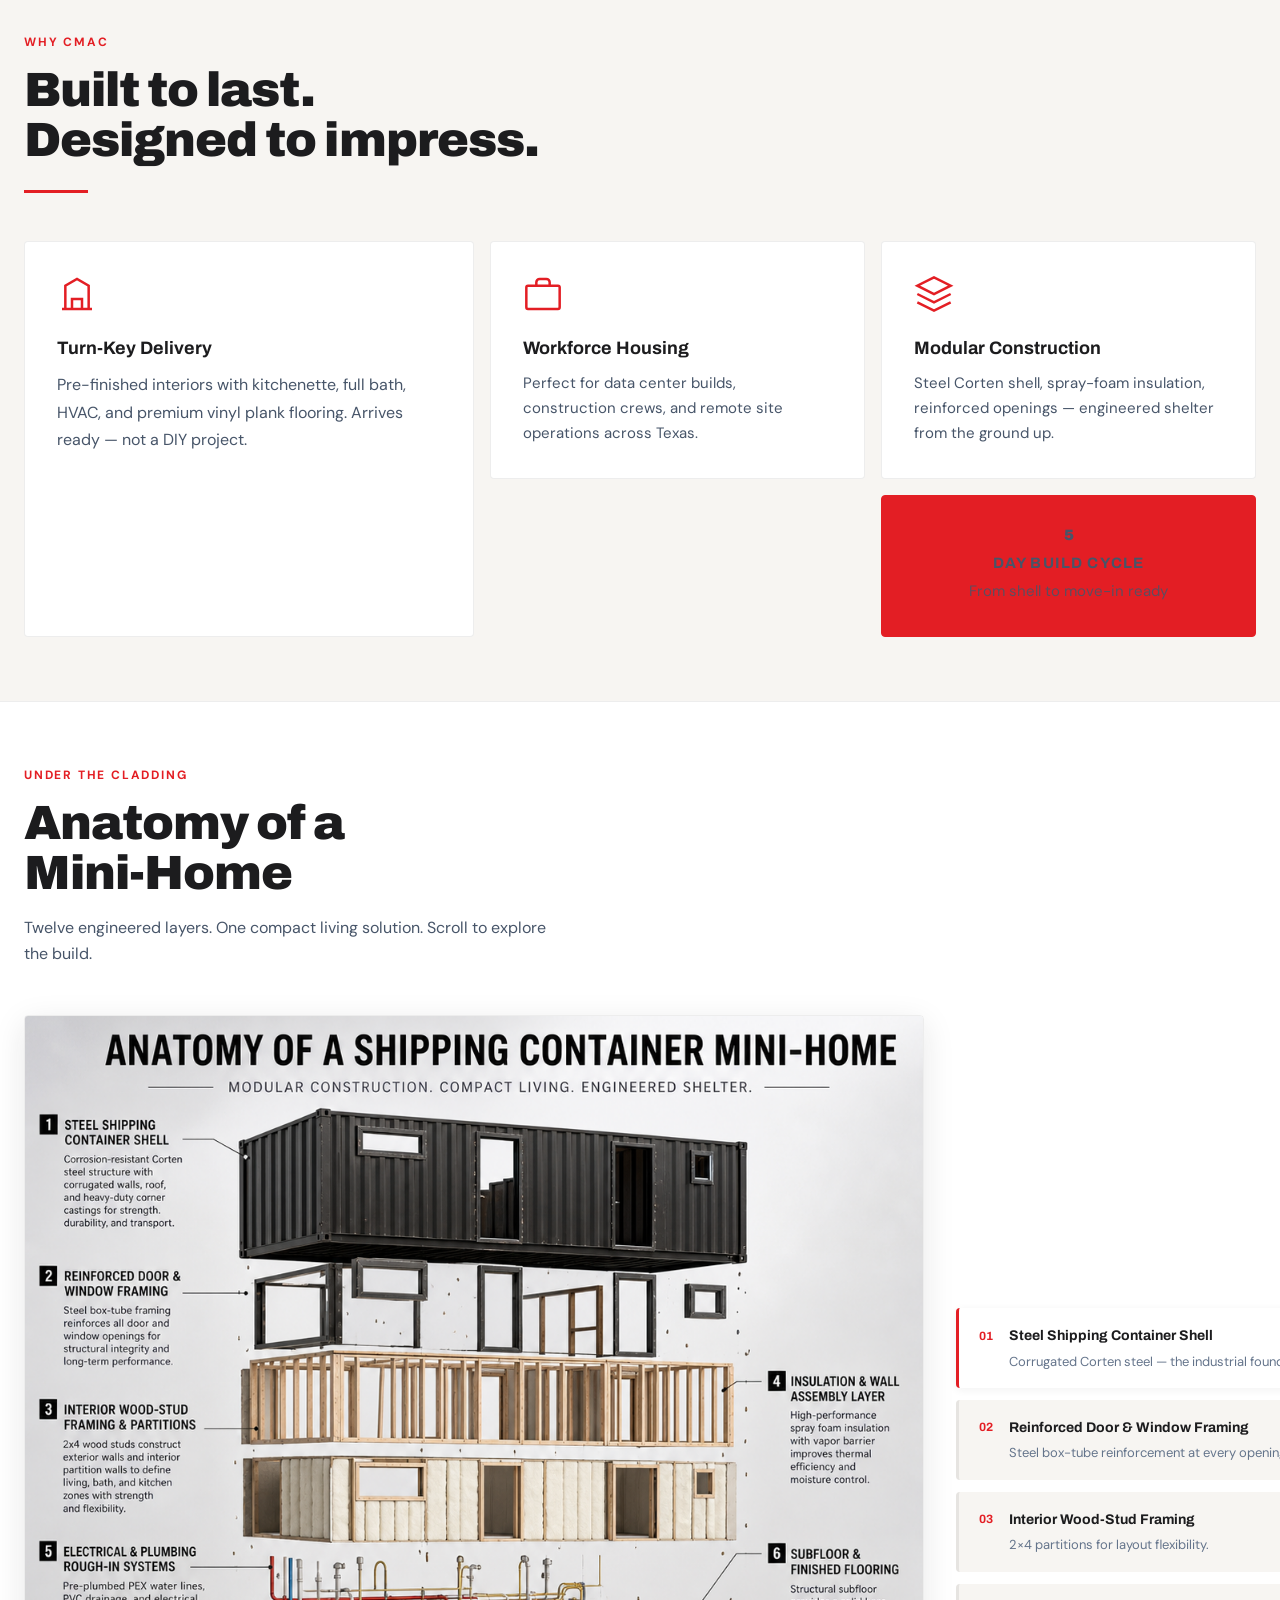
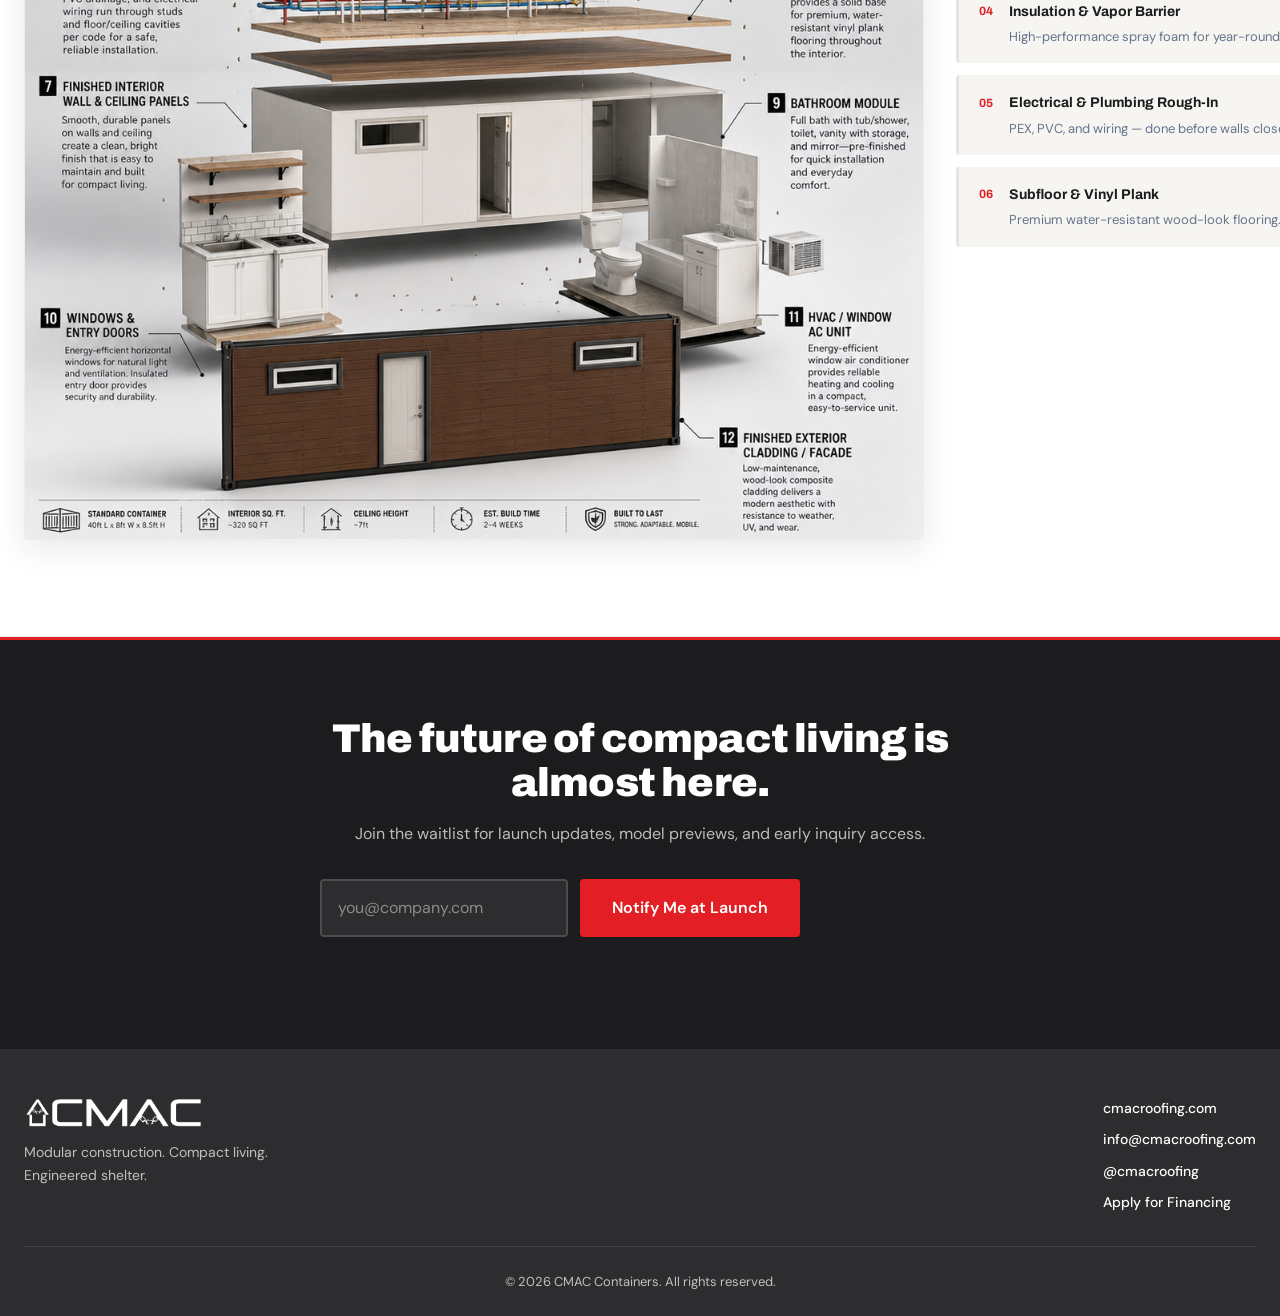
==== commit df0e1380: "Add Ascentium financing section and fix broken layout. Surface partner financing via ribbon, dedicat" ====
--- a/index.html
+++ b/index.html
@@ -3,7 +3,7 @@
 <head>
   <meta charset="UTF-8">
   <meta name="viewport" content="width=device-width, initial-scale=1.0">
-  <meta name="description" content="CMAC Containers — Modular shipping container mini homes. Engineered shelter, compact living. Coming soon to Texas and beyond.">
+  <meta name="description" content="CMAC Containers — Modular shipping container mini homes with flexible financing. Engineered shelter, compact living. Coming soon to Texas and beyond.">
   <meta name="theme-color" content="#E31E24">
   <title>CMAC Containers — Coming Soon</title>
   <link rel="preconnect" href="https://fonts.googleapis.com">
@@ -25,11 +25,32 @@
       <nav class="header-nav" aria-label="Primary">
         <a href="#specs" class="nav-link">Specs</a>
         <a href="#anatomy" class="nav-link">Anatomy</a>
+        <a href="#financing" class="nav-link nav-finance">Financing</a>
         <a href="#notify" class="nav-link nav-cta">Notify Me</a>
       </nav>
     </div>
     <div class="header-rule" aria-hidden="true"></div>
   </header>
+
+  <aside class="finance-ribbon" aria-label="Financing announcement">
+    <div class="finance-ribbon-inner">
+      <span class="finance-ribbon-badge">New</span>
+      <p class="finance-ribbon-text">
+        <strong>Financing now available</strong> — flexible payments, $0 down options, fast credit decisions
+      </p>
+      <a
+        href="https://integration.financepartners.com/landing_page/?v=8cf25c1f-8b2c-4a3b-8717-29fd841970e9&amp;s=f738858b-08cb-4652-8d0c-3e441e61eef2&amp;clr=blue&amp;logo=v"
+        class="finance-ribbon-cta"
+        target="_blank"
+        rel="noopener noreferrer"
+      >
+        Apply for Financing
+        <svg viewBox="0 0 24 24" fill="none" stroke="currentColor" stroke-width="2" width="16" height="16" aria-hidden="true">
+          <path d="M5 12h14M13 6l6 6-6 6"/>
+        </svg>
+      </a>
+    </div>
+  </aside>
 
   <main id="main">
     <!-- Hero -->
@@ -118,6 +139,8 @@
           <span class="ticker-sep" aria-hidden="true">◆</span>
           <span class="ticker-item">First <strong>250</strong> Miles Delivery Included</span>
           <span class="ticker-sep" aria-hidden="true">◆</span>
+          <span class="ticker-item ticker-finance"><strong>Financing</strong> Available — Apply Today</span>
+          <span class="ticker-sep" aria-hidden="true">◆</span>
         </div>
         <div class="ticker-content" aria-hidden="true">
           <span class="ticker-item"><strong>40ft</strong> × 8ft × 8.5ft</span>
@@ -128,6 +151,78 @@
           <span class="ticker-sep">◆</span>
           <span class="ticker-item">First <strong>250</strong> Miles Delivery Included</span>
           <span class="ticker-sep">◆</span>
+          <span class="ticker-item ticker-finance"><strong>Financing</strong> Available — Apply Today</span>
+          <span class="ticker-sep">◆</span>
+        </div>
+      </div>
+    </section>
+
+    <!-- Financing -->
+    <section class="finance-section" id="financing" aria-labelledby="finance-heading">
+      <div class="finance-section-inner reveal">
+        <div class="finance-section-copy">
+          <p class="section-eyebrow finance-eyebrow">Partner Financing</p>
+          <h2 id="finance-heading" class="section-title finance-title">Own your container.<br><span class="finance-title-accent">Pay on your terms.</span></h2>
+          <p class="finance-lead">
+            We partnered with <strong>Ascentium Capital</strong> so you can acquire CMAC mini-homes with flexible commercial financing — including options to bundle shipping, tax, and setup costs.
+          </p>
+
+          <ul class="finance-benefits">
+            <li>
+              <span class="finance-benefit-icon" aria-hidden="true">$</span>
+              <span>Financing &amp; leasing up to <strong>$2 million</strong></span>
+            </li>
+            <li>
+              <span class="finance-benefit-icon" aria-hidden="true">0</span>
+              <span><strong>$0 down</strong> and low introductory payment options</span>
+            </li>
+            <li>
+              <span class="finance-benefit-icon" aria-hidden="true">⚡</span>
+              <span>Application-only up to <strong>$400,000</strong> with fast credit decisions</span>
+            </li>
+            <li>
+              <span class="finance-benefit-icon" aria-hidden="true">%</span>
+              <span>Potential <strong>tax savings</strong> for qualifying businesses</span>
+            </li>
+          </ul>
+
+          <div class="finance-actions">
+            <a
+              href="https://integration.financepartners.com/landing_page/?v=8cf25c1f-8b2c-4a3b-8717-29fd841970e9&amp;s=f738858b-08cb-4652-8d0c-3e441e61eef2&amp;clr=blue&amp;logo=v"
+              class="btn btn-finance btn-large"
+              target="_blank"
+              rel="noopener noreferrer"
+            >
+              Apply for Financing
+              <svg viewBox="0 0 24 24" fill="none" stroke="currentColor" stroke-width="2" width="18" height="18" aria-hidden="true">
+                <path d="M5 12h14M13 6l6 6-6 6"/>
+              </svg>
+            </a>
+            <p class="finance-disclaimer">Credit approval required. Terms subject to lender guidelines.</p>
+          </div>
+        </div>
+
+        <div class="finance-stats-panel" aria-hidden="false">
+          <div class="finance-stat">
+            <span class="finance-stat-value">$2M</span>
+            <span class="finance-stat-label">Financing &amp; leasing available</span>
+            <span class="finance-stat-note">Commercial terms</span>
+          </div>
+          <div class="finance-stat">
+            <span class="finance-stat-value">$0</span>
+            <span class="finance-stat-label">Down payment options</span>
+            <span class="finance-stat-note">Low intro payments</span>
+          </div>
+          <div class="finance-stat">
+            <span class="finance-stat-value">$400K</span>
+            <span class="finance-stat-label">Application-only limit</span>
+            <span class="finance-stat-note">Fast credit decisions</span>
+          </div>
+          <div class="finance-stat">
+            <span class="finance-stat-value">100%</span>
+            <span class="finance-stat-label">Bundle shipping &amp; tax</span>
+            <span class="finance-stat-note">Via Ascentium Capital</span>
+          </div>
         </div>
       </div>
     </section>
@@ -300,6 +395,11 @@
         <a href="https://www.cmacroofing.com" target="_blank" rel="noopener noreferrer">cmacroofing.com</a>
         <a href="mailto:info@cmacroofing.com">info@cmacroofing.com</a>
         <a href="https://instagram.com/cmacroofing" target="_blank" rel="noopener noreferrer">@cmacroofing</a>
+        <a
+          href="https://integration.financepartners.com/landing_page/?v=8cf25c1f-8b2c-4a3b-8717-29fd841970e9&amp;s=f738858b-08cb-4652-8d0c-3e441e61eef2&amp;clr=blue&amp;logo=v"
+          target="_blank"
+          rel="noopener noreferrer"
+        >Apply for Financing</a>
       </div>
     </div>
     <div class="footer-bottom">
--- a/css/styles.css
+++ b/css/styles.css
@@ -19,6 +19,9 @@
   --ease-out: cubic-bezier(0.22, 1, 0.36, 1);
   --radius: 4px;
   --header-h: 72px;
+  --ribbon-h: 44px;
+  --finance-blue: #1A4B8C;
+  --finance-blue-dark: #123566;
 }
 
 *, *::before, *::after { box-sizing: border-box; margin: 0; padding: 0; }
@@ -129,15 +132,94 @@
   transform: translateY(-1px);
 }
 
+.nav-finance {
+  padding: 0.4rem 0.75rem;
+  border: 1.5px solid var(--finance-blue);
+  border-radius: var(--radius);
+  color: var(--finance-blue) !important;
+  font-weight: 600;
+}
+.nav-finance:hover, .nav-finance:focus-visible {
+  background: var(--finance-blue);
+  color: var(--white) !important;
+}
+
 .header-rule {
   height: 2px;
   background: linear-gradient(90deg, transparent, var(--red) 20%, var(--red) 80%, transparent);
   opacity: 0.6;
 }
 
+/* ─── Financing ribbon ─── */
+.finance-ribbon {
+  position: fixed;
+  top: calc(var(--header-h) + 2px);
+  left: 0;
+  right: 0;
+  z-index: 99;
+  background: var(--finance-blue);
+  color: var(--white);
+  border-bottom: 2px solid rgba(255, 255, 255, 0.12);
+}
+
+.finance-ribbon-inner {
+  display: flex;
+  align-items: center;
+  justify-content: center;
+  flex-wrap: wrap;
+  gap: 0.75rem 1.25rem;
+  max-width: 1280px;
+  margin: 0 auto;
+  padding: 0.625rem 1.5rem;
+  min-height: var(--ribbon-h);
+}
+
+.finance-ribbon-badge {
+  flex-shrink: 0;
+  padding: 0.2rem 0.5rem;
+  background: var(--red);
+  font-size: 0.625rem;
+  font-weight: 800;
+  letter-spacing: 0.12em;
+  text-transform: uppercase;
+  border-radius: 2px;
+}
+
+.finance-ribbon-text {
+  font-size: 0.8125rem;
+  font-weight: 500;
+  text-align: center;
+  line-height: 1.4;
+}
+.finance-ribbon-text strong { font-weight: 700; }
+
+.finance-ribbon-cta {
+  display: inline-flex;
+  align-items: center;
+  gap: 0.35rem;
+  flex-shrink: 0;
+  padding: 0.4rem 0.875rem;
+  background: var(--white);
+  color: var(--finance-blue);
+  font-size: 0.8125rem;
+  font-weight: 700;
+  border-radius: var(--radius);
+  transition: background 0.2s, transform 0.2s;
+}
+.finance-ribbon-cta:hover,
+.finance-ribbon-cta:focus-visible {
+  background: var(--paper);
+  transform: translateY(-1px);
+}
+.finance-ribbon-cta svg {
+  width: 14px;
+  height: 14px;
+  flex-shrink: 0;
+}
+
 /* ─── Hero ─── */
 .hero {
-  padding: calc(var(--header-h) + 3rem) 1.5rem 2rem;
+  padding: calc(var(--header-h) + var(--ribbon-h) + 3rem) 1.5rem 2rem;
   max-width: 1280px;
   margin: 0 auto;
 }
@@ -393,7 +475,7 @@
   color: var(--white);
   padding: 0.875rem 0;
   overflow: hidden;
-  margin: 2rem 0 4rem;
+  margin: 2rem 0 0;
 }
 
 .ticker-track {
@@ -421,6 +503,8 @@
   color: var(--red);
 }
 
+.ticker-finance strong { color: #7CB9FF; }
+
 .ticker-sep {
   color: var(--red);
   font-size: 0.5rem;
@@ -429,6 +513,142 @@
 
 @keyframes ticker {
   to { transform: translateX(-50%); }
+}
+
+/* ─── Financing section ─── */
+.finance-section {
+  background: var(--white);
+  border-top: 1px solid var(--border);
+  border-bottom: 1px solid var(--border);
+  padding: 4rem 1.5rem;
+}
+
+.finance-section-inner {
+  max-width: 1280px;
+  margin: 0 auto;
+  display: grid;
+  grid-template-columns: 1fr;
+  gap: 2.5rem;
+  align-items: center;
+}
+
+@media (min-width: 900px) {
+  .finance-section-inner {
+    grid-template-columns: 1.1fr 1fr;
+    gap: 4rem;
+  }
+}
+
+.finance-eyebrow { color: var(--finance-blue); }
+
+.finance-title-accent { color: var(--finance-blue); }
+
+.finance-lead {
+  color: var(--slate);
+  margin-top: 1rem;
+  max-width: 52ch;
+}
+
+.finance-benefits {
+  list-style: none;
+  display: flex;
+  flex-direction: column;
+  gap: 0.875rem;
+  margin-top: 1.75rem;
+}
+
+.finance-benefits li {
+  display: flex;
+  align-items: flex-start;
+  gap: 0.875rem;
+  font-size: 0.9375rem;
+  color: var(--slate);
+}
+
+.finance-benefit-icon {
+  flex-shrink: 0;
+  display: flex;
+  align-items: center;
+  justify-content: center;
+  width: 2rem;
+  height: 2rem;
+  background: rgba(26, 75, 140, 0.08);
+  color: var(--finance-blue);
+  font-family: var(--font-display);
+  font-size: 0.75rem;
+  font-weight: 800;
+  border-radius: var(--radius);
+  border: 1px solid rgba(26, 75, 140, 0.15);
+}
+
+.finance-actions {
+  margin-top: 2rem;
+}
+
+.btn-finance {
+  background: var(--finance-blue);
+  color: var(--white);
+}
+.btn-finance:hover,
+.btn-finance:focus-visible {
+  background: var(--finance-blue-dark);
+  transform: translateY(-1px);
+}
+.btn-finance svg {
+  width: 18px;
+  height: 18px;
+  flex-shrink: 0;
+}
+
+.finance-disclaimer {
+  margin-top: 0.875rem;
+  font-size: 0.75rem;
+  color: var(--muted);
+}
+
+.finance-stats-panel {
+  display: grid;
+  grid-template-columns: 1fr 1fr;
+  gap: 1rem;
+}
+
+.finance-stat {
+  background: var(--paper);
+  border: 1px solid var(--border);
+  border-radius: var(--radius);
+  padding: 1.5rem 1.25rem;
+  text-align: center;
+  transition: border-color 0.2s, box-shadow 0.2s;
+}
+.finance-stat:hover {
+  border-color: rgba(26, 75, 140, 0.25);
+  box-shadow: var(--shadow-sm);
+}
+
+.finance-stat-value {
+  display: block;
+  font-family: var(--font-display);
+  font-size: clamp(1.75rem, 4vw, 2.25rem);
+  font-weight: 900;
+  line-height: 1;
+  letter-spacing: -0.02em;
+  color: var(--finance-blue);
+}
+
+.finance-stat-label {
+  display: block;
+  margin-top: 0.5rem;
+  font-size: 0.8125rem;
+  font-weight: 600;
+  color: var(--charcoal);
+  line-height: 1.35;
+}
+
+.finance-stat-note {
+  display: block;
+  margin-top: 0.25rem;
+  font-size: 0.6875rem;
+  color: var(--muted);
 }
 
 /* ─── Features Bento ─── */
@@ -824,5 +1044,17 @@
   .ticker-track { animation: none; }
   .spinner { animation: none; }
   .bento-card:hover { transform: none; }
-  .btn-primary:hover:not(:disabled) { transform: none; }
-}
+  .btn-primary:hover:not(:disabled),
+  .btn-finance:hover { transform: none; }
+  .finance-ribbon-cta:hover { transform: none; }
+}
+
+@media (max-width: 640px) {
+  .finance-ribbon-text {
+    font-size: 0.75rem;
+    flex: 1 1 100%;
+  }
+  .header-nav { gap: 0.75rem; }
+  .nav-link { font-size: 0.8125rem; }
+  .nav-finance { padding: 0.35rem 0.5rem; }
+}
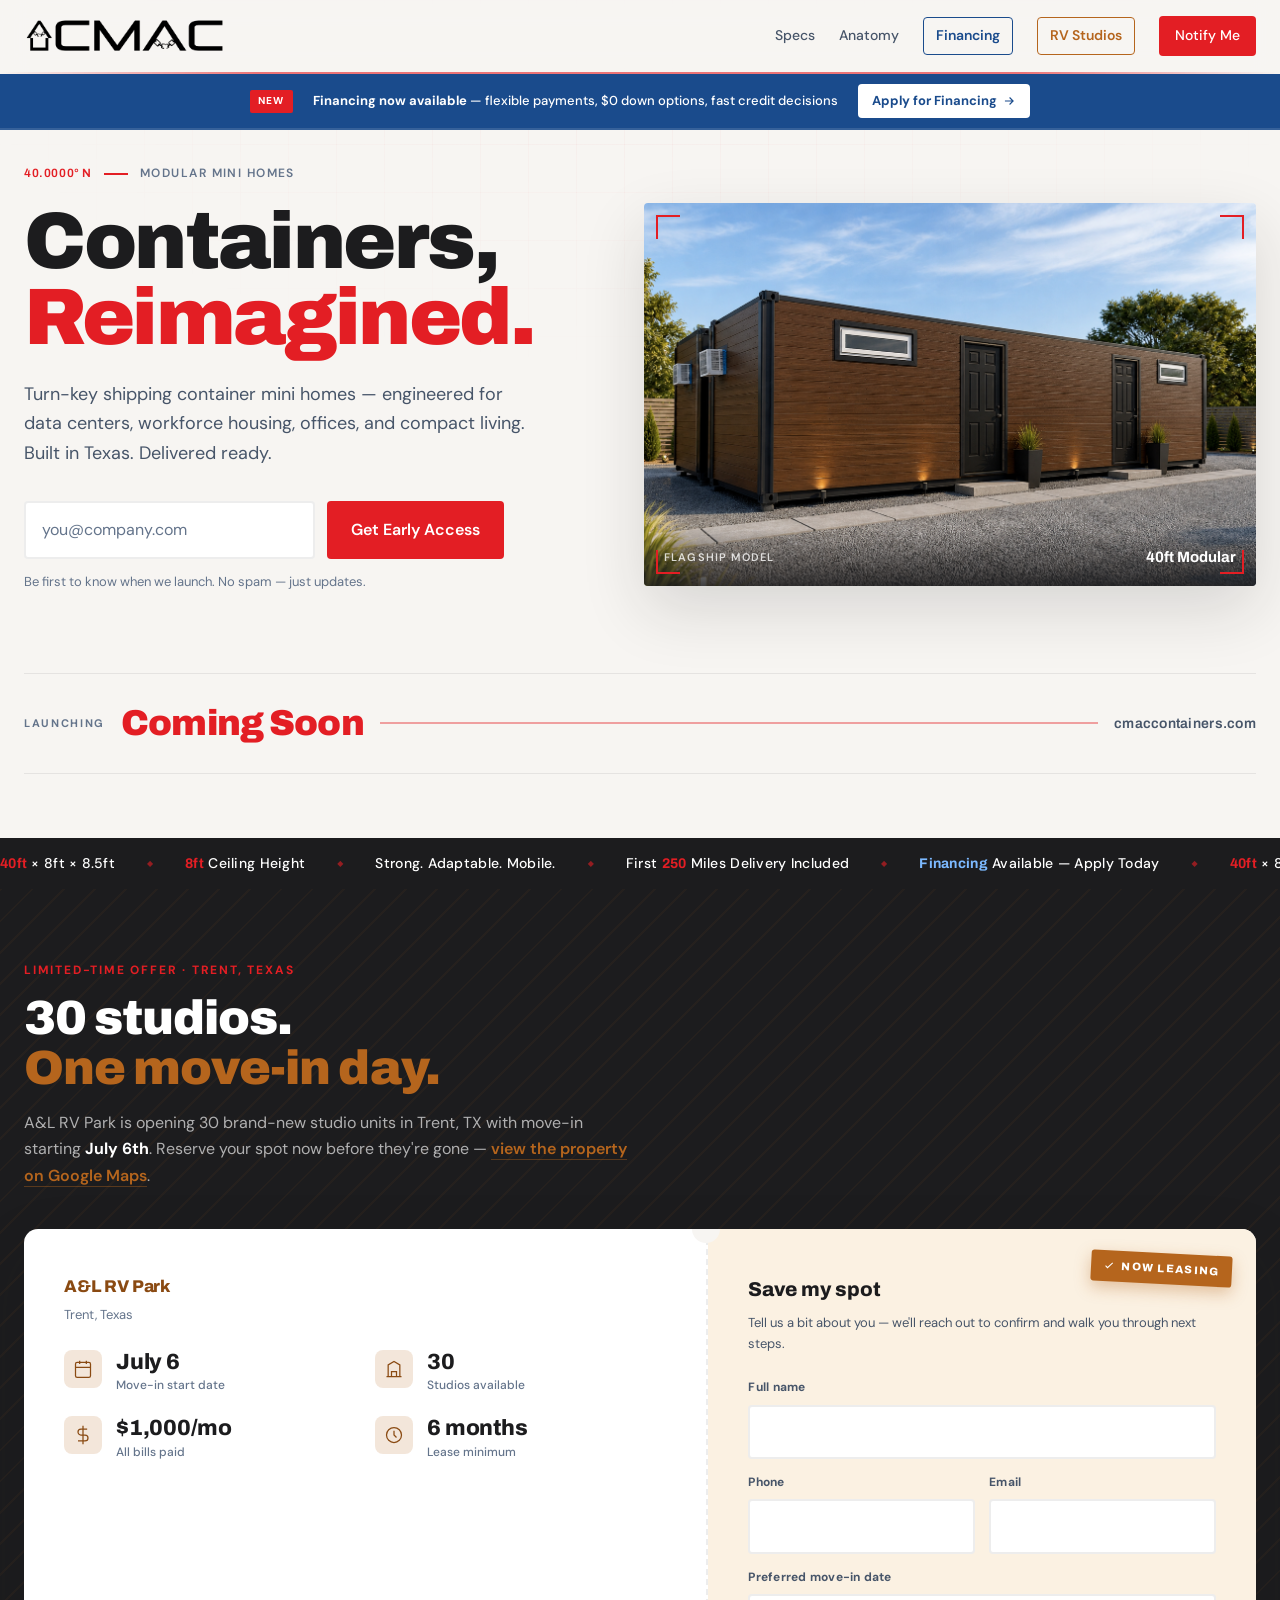
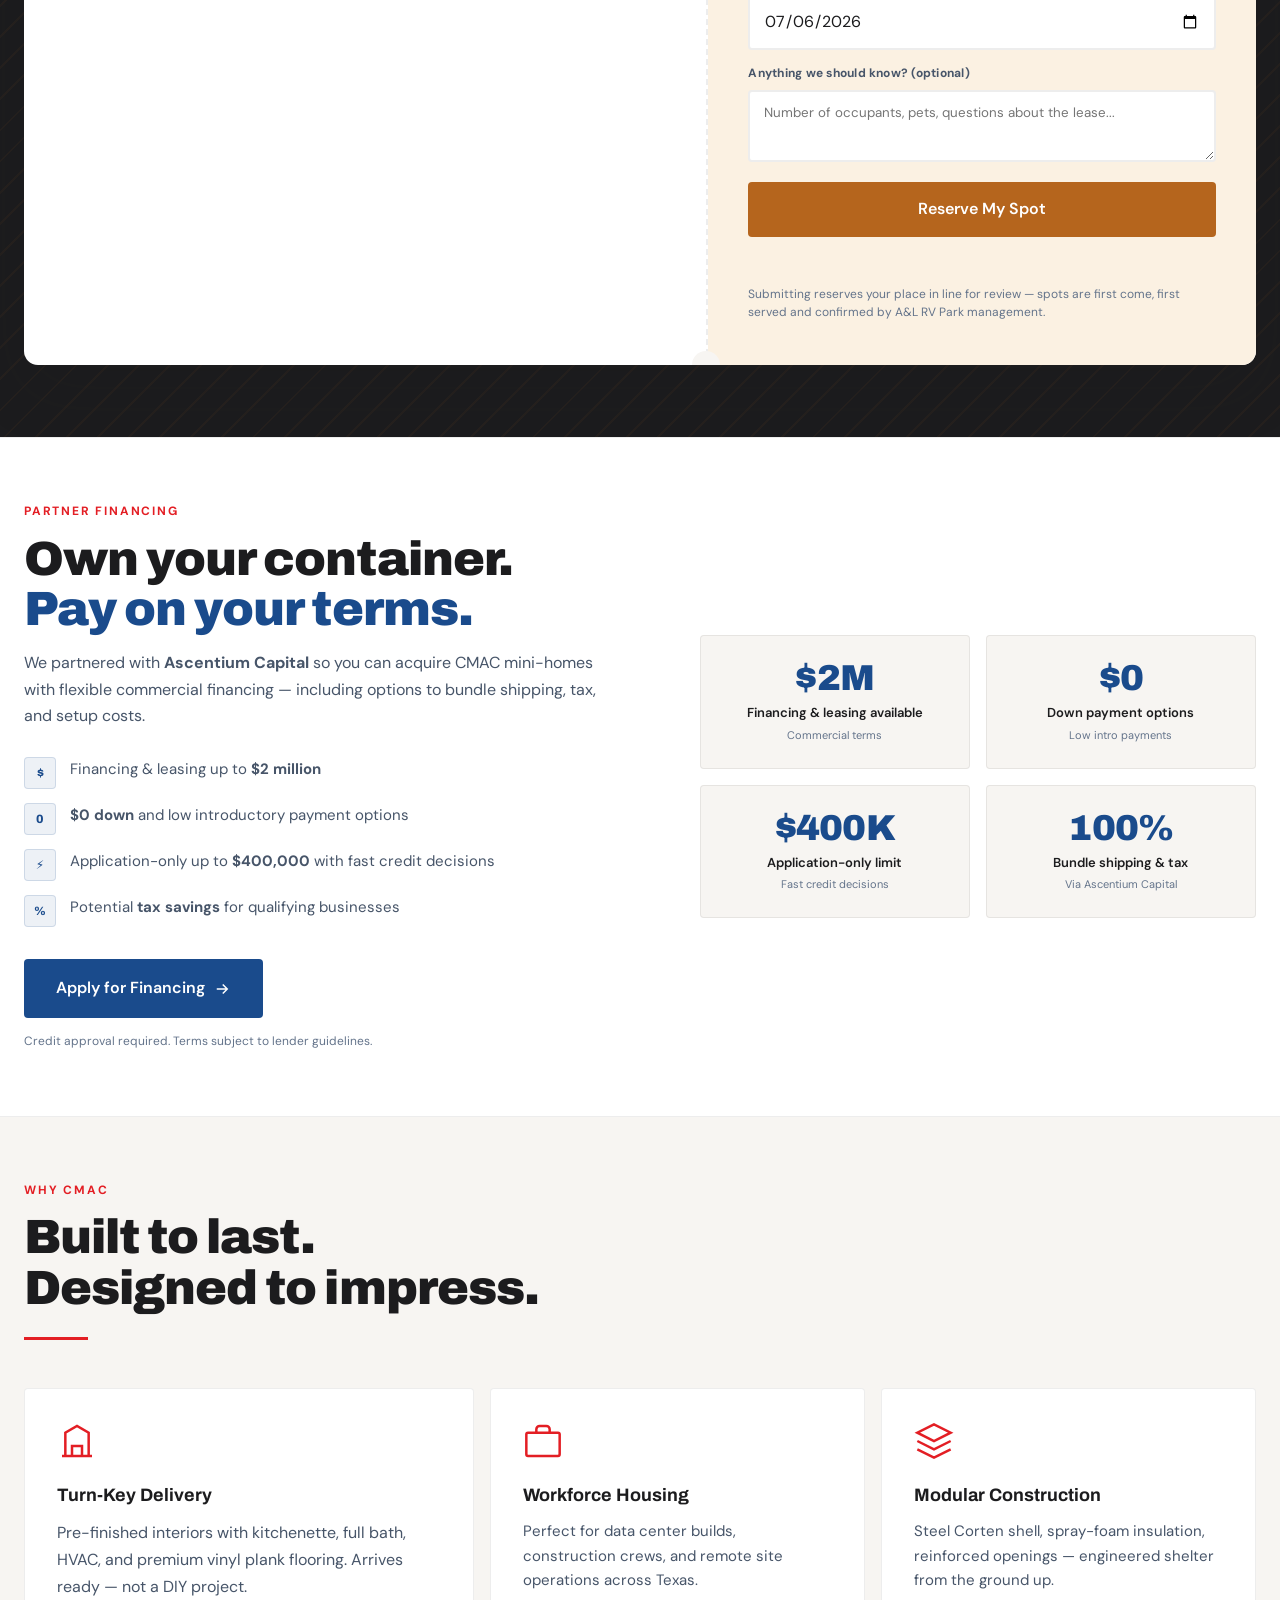
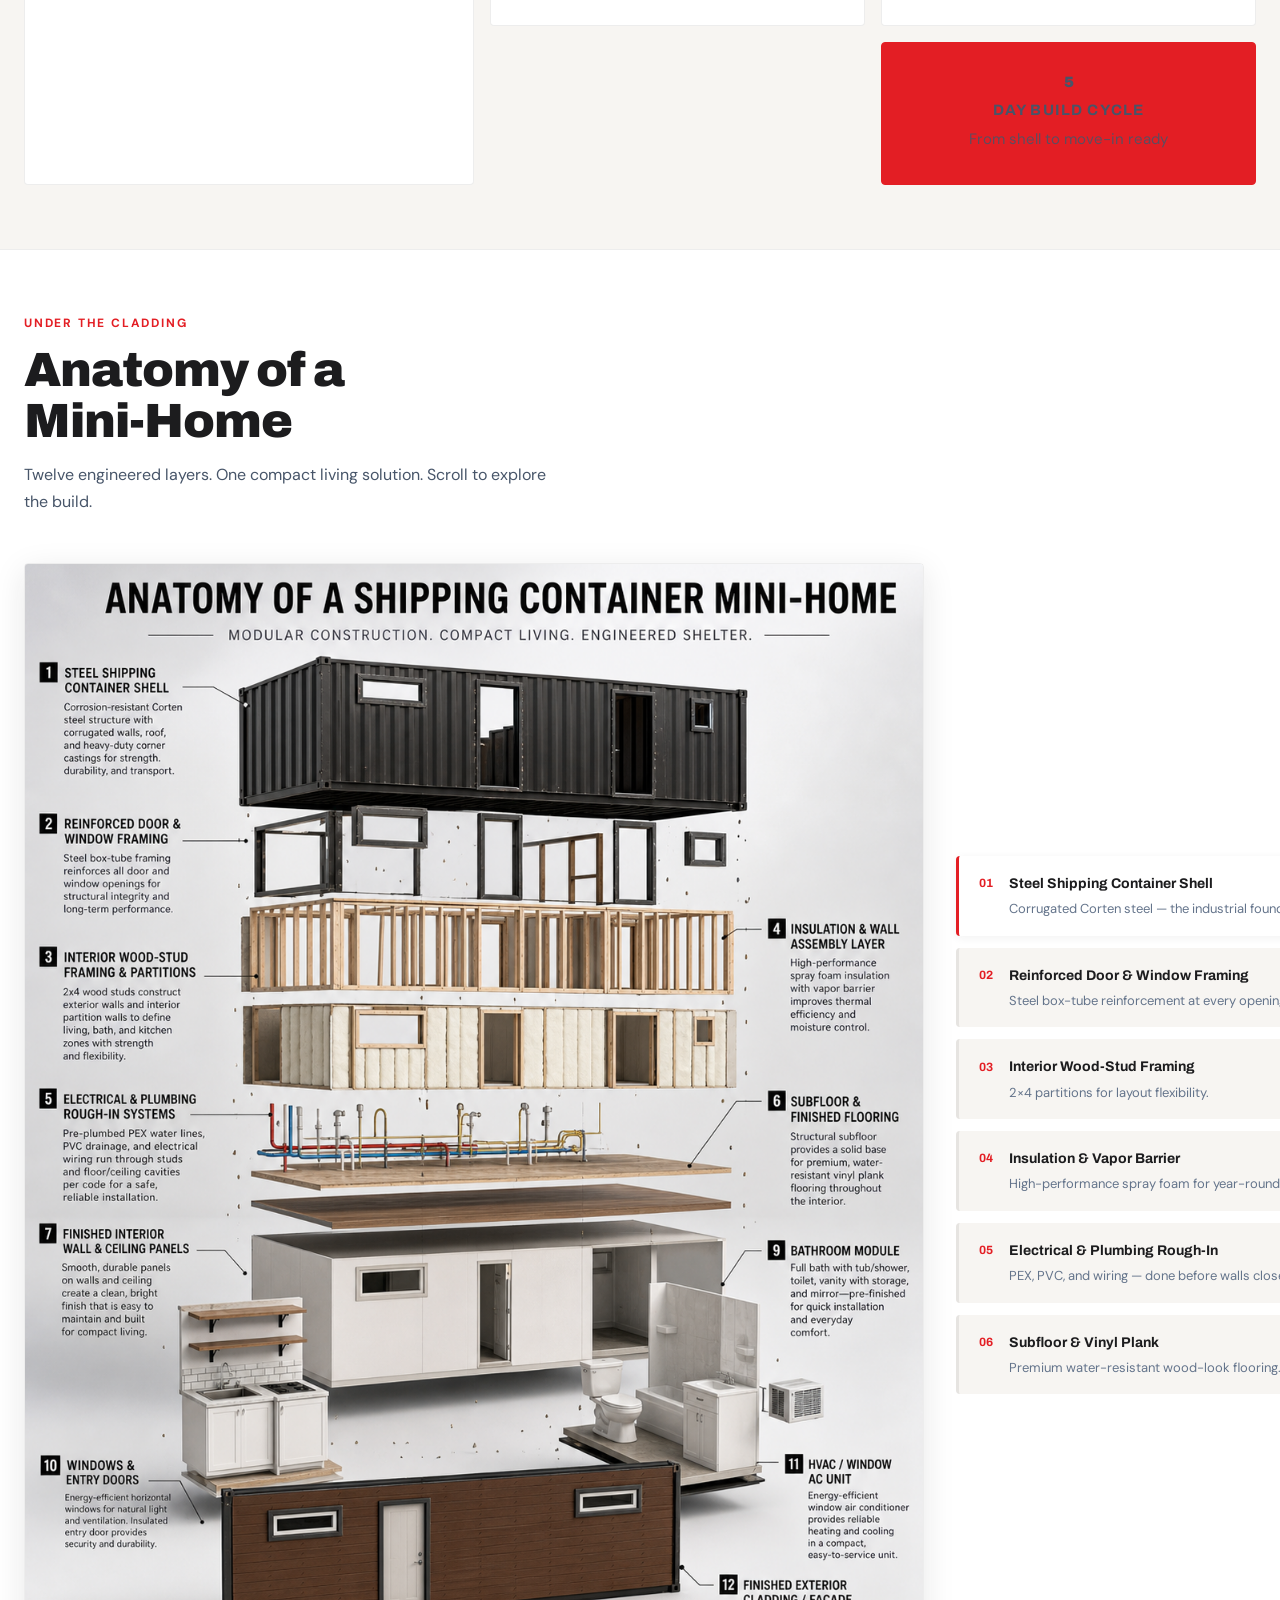
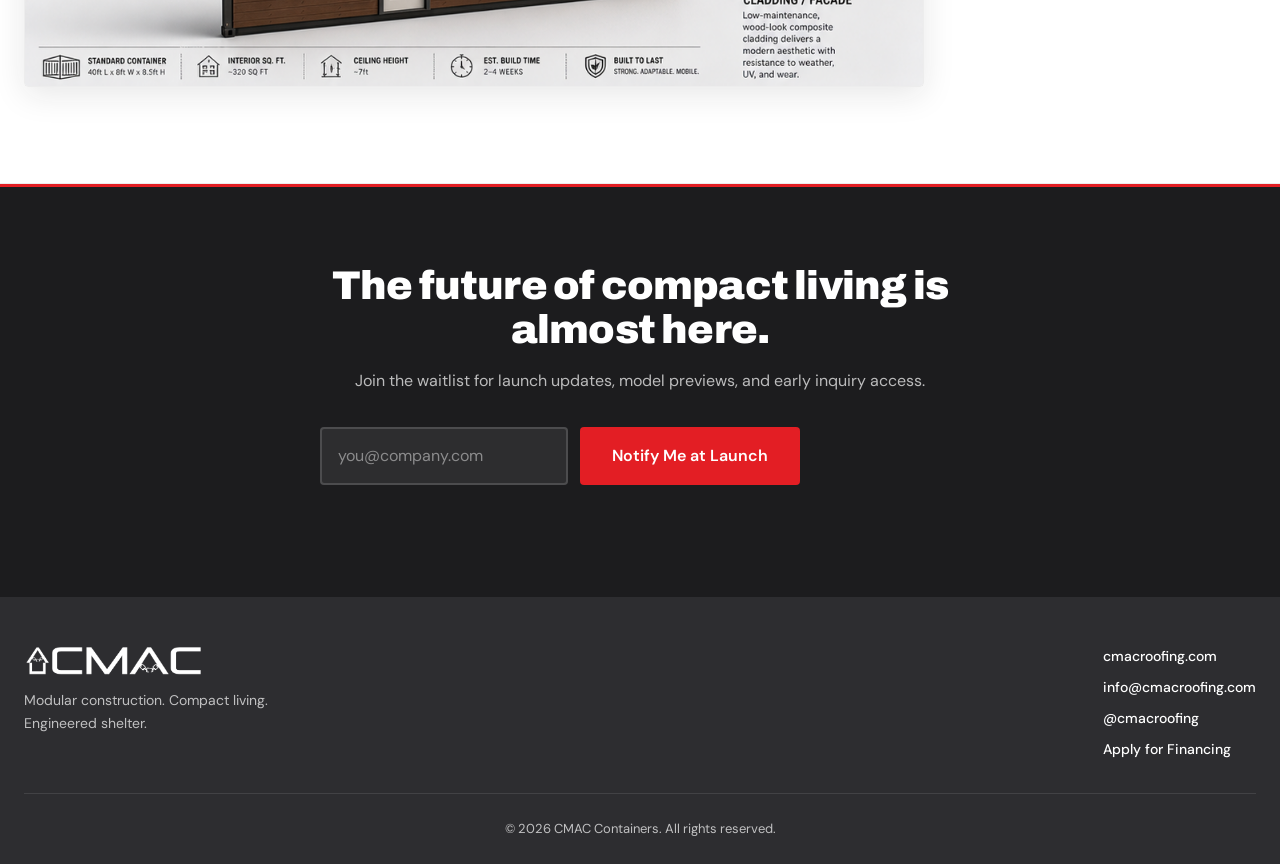
==== commit 3ed851bf: "Add A&L RV Park studio leasing section on renting branch. Introduce a ticket-style reservation offer" ====
--- a/index.html
+++ b/index.html
@@ -26,6 +26,7 @@
         <a href="#specs" class="nav-link">Specs</a>
         <a href="#anatomy" class="nav-link">Anatomy</a>
         <a href="#financing" class="nav-link nav-finance">Financing</a>
+        <a href="#al-rv-park" class="nav-link nav-rv">RV Studios</a>
         <a href="#notify" class="nav-link nav-cta">Notify Me</a>
       </nav>
     </div>
@@ -157,6 +158,126 @@
       </div>
     </section>
 
+    <!-- A&L RV Park Offer -->
+    <section class="rv-section" id="al-rv-park" aria-labelledby="rv-heading">
+      <div class="rv-section-intro reveal">
+        <p class="section-eyebrow rv-eyebrow">Limited-Time Offer · Trent, Texas</p>
+        <h2 id="rv-heading" class="section-title rv-title">30 studios.<br><span class="rv-title-accent">One move-in day.</span></h2>
+        <p class="rv-lead">
+          A&amp;L RV Park is opening 30 brand-new studio units in Trent, TX with move-in starting <strong style="color:#fff">July 6th</strong>. Reserve your spot now before they're gone — <a href="https://share.google/jSrJu9F7oztqCoVQx" target="_blank" rel="noopener noreferrer">view the property on Google Maps</a>.
+        </p>
+      </div>
+
+      <div class="rv-ticket reveal">
+        <span class="rv-ticket-badge">
+          <svg viewBox="0 0 24 24" fill="none" stroke="currentColor" stroke-width="2" width="12" height="12" aria-hidden="true"><path d="M5 13l4 4L19 7"/></svg>
+          Now Leasing
+        </span>
+
+        <div class="rv-ticket-info">
+          <p class="rv-park-name">A&amp;L RV Park</p>
+          <p class="rv-park-loc">Trent, Texas</p>
+
+          <div class="rv-stats">
+            <div class="rv-stat">
+              <span class="rv-stat-icon" aria-hidden="true">
+                <svg viewBox="0 0 24 24" fill="none" stroke="currentColor" stroke-width="1.5"><rect x="3" y="4" width="18" height="18" rx="2"/><path d="M16 2v4M8 2v4M3 10h18"/></svg>
+              </span>
+              <span>
+                <span class="rv-stat-value">July 6</span>
+                <span class="rv-stat-label">Move-in start date</span>
+              </span>
+            </div>
+            <div class="rv-stat">
+              <span class="rv-stat-icon" aria-hidden="true">
+                <svg viewBox="0 0 24 24" fill="none" stroke="currentColor" stroke-width="1.5"><path d="M3 21h18M5 21V7l7-4 7 4v14M9 21v-6h6v6"/></svg>
+              </span>
+              <span>
+                <span class="rv-stat-value">30</span>
+                <span class="rv-stat-label">Studios available</span>
+              </span>
+            </div>
+            <div class="rv-stat">
+              <span class="rv-stat-icon" aria-hidden="true">
+                <svg viewBox="0 0 24 24" fill="none" stroke="currentColor" stroke-width="1.5"><path d="M12 1v22M17 5H9.5a3.5 3.5 0 0 0 0 7h5a3.5 3.5 0 0 1 0 7H6"/></svg>
+              </span>
+              <span>
+                <span class="rv-stat-value">$1,000/mo</span>
+                <span class="rv-stat-label">All bills paid</span>
+              </span>
+            </div>
+            <div class="rv-stat">
+              <span class="rv-stat-icon" aria-hidden="true">
+                <svg viewBox="0 0 24 24" fill="none" stroke="currentColor" stroke-width="1.5"><circle cx="12" cy="12" r="9"/><path d="M12 7v5l3 3"/></svg>
+              </span>
+              <span>
+                <span class="rv-stat-value">6 months</span>
+                <span class="rv-stat-label">Lease minimum</span>
+              </span>
+            </div>
+          </div>
+        </div>
+
+        <div class="rv-ticket-form">
+          <p class="rv-form-title">Save my spot</p>
+          <p class="rv-form-sub">Tell us a bit about you — we'll reach out to confirm and walk you through next steps.</p>
+
+          <form
+            id="rv-reserve-form"
+            action="https://formsubmit.co/ajax/codyv@cmaccontainers.com"
+            method="POST"
+            novalidate
+          >
+            <input type="hidden" name="_subject" value="A&amp;L RV Park — New Studio Reservation Lead">
+            <input type="hidden" name="_cc" value="christian@cmaccontainers.com">
+            <input type="hidden" name="_template" value="table">
+            <input type="hidden" name="_captcha" value="false">
+            <input type="text" name="_honey" class="rv-honey" tabindex="-1" autocomplete="off">
+
+            <div class="rv-form-grid">
+              <div class="rv-field">
+                <label for="rv-name">Full name</label>
+                <input type="text" id="rv-name" name="name" autocomplete="name" required>
+              </div>
+
+              <div class="rv-form-grid rv-form-grid-2">
+                <div class="rv-field">
+                  <label for="rv-phone">Phone</label>
+                  <input type="tel" id="rv-phone" name="phone" autocomplete="tel" required>
+                </div>
+                <div class="rv-field">
+                  <label for="rv-email">Email</label>
+                  <input type="email" id="rv-email" name="email" autocomplete="email" required>
+                </div>
+              </div>
+
+              <div class="rv-field">
+                <label for="rv-movein">Preferred move-in date</label>
+                <input type="date" id="rv-movein" name="preferred_move_in" value="2026-07-06" min="2026-07-06">
+              </div>
+
+              <div class="rv-field">
+                <label for="rv-notes">Anything we should know? (optional)</label>
+                <textarea id="rv-notes" name="notes" placeholder="Number of occupants, pets, questions about the lease..."></textarea>
+              </div>
+            </div>
+
+            <button type="submit" class="btn btn-rv">
+              <span class="btn-text">Reserve My Spot</span>
+              <span class="btn-loading" aria-hidden="true">
+                <svg class="spinner" viewBox="0 0 24 24" fill="none" stroke="currentColor" stroke-width="2">
+                  <circle cx="12" cy="12" r="10" stroke-opacity="0.25"/>
+                  <path d="M12 2a10 10 0 0 1 10 10" stroke-linecap="round"/>
+                </svg>
+              </span>
+            </button>
+            <p class="form-status rv-status" role="status" aria-live="polite"></p>
+            <p class="rv-form-disclaimer">Submitting reserves your place in line for review — spots are first come, first served and confirmed by A&amp;L RV Park management.</p>
+          </form>
+        </div>
+      </div>
+    </section>
+
     <!-- Financing -->
     <section class="finance-section" id="financing" aria-labelledby="finance-heading">
       <div class="finance-section-inner reveal">
--- a/css/styles.css
+++ b/css/styles.css
@@ -22,6 +22,10 @@
   --ribbon-h: 44px;
   --finance-blue: #1A4B8C;
   --finance-blue-dark: #123566;
+  --rv-amber: #B5651D;
+  --rv-amber-dark: #8A4A12;
+  --rv-cream: #FBF1E2;
+  --rv-glow: rgba(181, 101, 29, 0.16);
 }
 
 *, *::before, *::after { box-sizing: border-box; margin: 0; padding: 0; }
@@ -144,6 +148,18 @@
   color: var(--white) !important;
 }
 
+.nav-rv {
+  padding: 0.4rem 0.75rem;
+  border: 1.5px solid var(--rv-amber);
+  border-radius: var(--radius);
+  color: var(--rv-amber) !important;
+  font-weight: 600;
+}
+.nav-rv:hover, .nav-rv:focus-visible {
+  background: var(--rv-amber);
+  color: var(--white) !important;
+}
+
 .header-rule {
   height: 2px;
   background: linear-gradient(90deg, transparent, var(--red) 20%, var(--red) 80%, transparent);
@@ -649,6 +665,262 @@
   margin-top: 0.25rem;
   font-size: 0.6875rem;
   color: var(--muted);
+}
+
+/* ─── RV Park Offer (ticket) ─── */
+.rv-section {
+  background: var(--charcoal);
+  padding: 4.5rem 1.5rem;
+  position: relative;
+  overflow: hidden;
+}
+
+.rv-section::before {
+  content: '';
+  position: absolute;
+  inset: 0;
+  background:
+    repeating-linear-gradient(135deg, rgba(181, 101, 29, 0.06) 0px, rgba(181, 101, 29, 0.06) 2px, transparent 2px, transparent 22px);
+  pointer-events: none;
+}
+
+.rv-section-intro {
+  max-width: 1280px;
+  margin: 0 auto 2.5rem;
+  position: relative;
+  z-index: 1;
+}
+
+.rv-eyebrow { color: var(--rv-amber); }
+
+.rv-title { color: var(--white); }
+
+.rv-title-accent { color: var(--rv-amber); }
+
+.rv-lead {
+  color: rgba(255, 255, 255, 0.65);
+  max-width: 56ch;
+  margin-top: 1rem;
+}
+
+.rv-lead a {
+  color: var(--rv-amber);
+  font-weight: 600;
+  border-bottom: 1px solid rgba(181, 101, 29, 0.4);
+  transition: border-color 0.2s, color 0.2s;
+}
+.rv-lead a:hover, .rv-lead a:focus-visible {
+  color: #D88A3D;
+  border-color: #D88A3D;
+}
+
+.rv-ticket {
+  position: relative;
+  z-index: 1;
+  max-width: 1280px;
+  margin: 0 auto;
+  display: grid;
+  grid-template-columns: 1fr;
+  background: var(--white);
+  border-radius: 14px;
+  box-shadow: var(--shadow-lg);
+  overflow: hidden;
+}
+
+@media (min-width: 900px) {
+  .rv-ticket {
+    grid-template-columns: 1.25fr 1fr;
+  }
+}
+
+.rv-ticket-badge {
+  position: absolute;
+  top: 1.5rem;
+  right: 1.5rem;
+  z-index: 2;
+  display: inline-flex;
+  align-items: center;
+  gap: 0.4rem;
+  padding: 0.4rem 0.75rem;
+  background: var(--rv-amber);
+  color: var(--white);
+  font-family: var(--font-display);
+  font-size: 0.6875rem;
+  font-weight: 800;
+  letter-spacing: 0.12em;
+  text-transform: uppercase;
+  border-radius: 3px;
+  transform: rotate(3deg);
+  box-shadow: 0 6px 16px rgba(181, 101, 29, 0.35);
+}
+
+.rv-ticket-info {
+  padding: 2.75rem 2.5rem;
+  position: relative;
+}
+
+.rv-ticket-info::after {
+  content: '';
+  display: none;
+}
+
+@media (min-width: 900px) {
+  .rv-ticket-info {
+    border-right: 2px dashed var(--border);
+  }
+  .rv-ticket-info::before,
+  .rv-ticket-info::after {
+    content: '';
+    display: block;
+    position: absolute;
+    right: -14px;
+    width: 28px;
+    height: 28px;
+    background: var(--paper);
+    border-radius: 50%;
+    z-index: 3;
+  }
+  .rv-ticket-info::before { top: -14px; }
+  .rv-ticket-info::after { bottom: -14px; }
+}
+
+.rv-park-name {
+  font-family: var(--font-display);
+  font-size: 1.0625rem;
+  font-weight: 800;
+  color: var(--rv-amber-dark);
+  letter-spacing: -0.01em;
+}
+
+.rv-park-loc {
+  font-size: 0.8125rem;
+  color: var(--muted);
+  margin-top: 0.2rem;
+  margin-bottom: 1.5rem;
+}
+
+.rv-stats {
+  display: grid;
+  grid-template-columns: 1fr 1fr;
+  gap: 1.25rem;
+  margin-top: 0.5rem;
+}
+
+.rv-stat {
+  display: flex;
+  gap: 0.875rem;
+  align-items: flex-start;
+}
+
+.rv-stat-icon {
+  flex-shrink: 0;
+  width: 38px;
+  height: 38px;
+  display: flex;
+  align-items: center;
+  justify-content: center;
+  background: var(--rv-glow);
+  color: var(--rv-amber-dark);
+  border-radius: 8px;
+}
+.rv-stat-icon svg { width: 20px; height: 20px; }
+
+.rv-stat-value {
+  display: block;
+  font-family: var(--font-display);
+  font-size: 1.375rem;
+  font-weight: 800;
+  line-height: 1.1;
+  color: var(--charcoal);
+  letter-spacing: -0.01em;
+}
+
+.rv-stat-label {
+  display: block;
+  font-size: 0.75rem;
+  color: var(--muted);
+  margin-top: 0.15rem;
+  font-weight: 500;
+}
+
+.rv-ticket-form {
+  background: var(--rv-cream);
+  padding: 2.75rem 2.5rem;
+  display: flex;
+  flex-direction: column;
+}
+
+.rv-form-title {
+  font-family: var(--font-display);
+  font-size: 1.25rem;
+  font-weight: 800;
+  color: var(--charcoal);
+  margin-bottom: 0.35rem;
+}
+
+.rv-form-sub {
+  font-size: 0.8125rem;
+  color: var(--slate);
+  margin-bottom: 1.5rem;
+}
+
+.rv-form-grid {
+  display: grid;
+  grid-template-columns: 1fr;
+  gap: 0.875rem;
+}
+
+@media (min-width: 480px) {
+  .rv-form-grid-2 {
+    grid-template-columns: 1fr 1fr;
+  }
+}
+
+.rv-field { display: flex; flex-direction: column; gap: 0.4rem; }
+
+.rv-field label {
+  font-size: 0.75rem;
+  font-weight: 700;
+  color: var(--slate);
+  letter-spacing: 0.02em;
+}
+
+.rv-field input,
+.rv-field textarea {
+  padding: 0.75rem 0.875rem;
+  border: 2px solid var(--border);
+  border-radius: var(--radius);
+  background: var(--white);
+  color: var(--charcoal);
+  min-height: 44px;
+  transition: border-color 0.2s, box-shadow 0.2s;
+}
+.rv-field textarea { min-height: 72px; resize: vertical; font-family: var(--font-body); }
+.rv-field input:focus,
+.rv-field textarea:focus {
+  outline: none;
+  border-color: var(--rv-amber);
+  box-shadow: 0 0 0 3px var(--rv-glow);
+}
+
+.rv-honey { position: absolute; left: -9999px; width: 1px; height: 1px; opacity: 0; }
+
+.btn-rv {
+  background: var(--rv-amber);
+  color: var(--white);
+  margin-top: 1.25rem;
+  width: 100%;
+}
+.btn-rv:hover:not(:disabled), .btn-rv:focus-visible {
+  background: var(--rv-amber-dark);
+  transform: translateY(-1px);
+}
+
+.rv-form-disclaimer {
+  font-size: 0.75rem;
+  color: var(--muted);
+  margin-top: 1rem;
+  line-height: 1.5;
 }
 
 /* ─── Features Bento ─── */
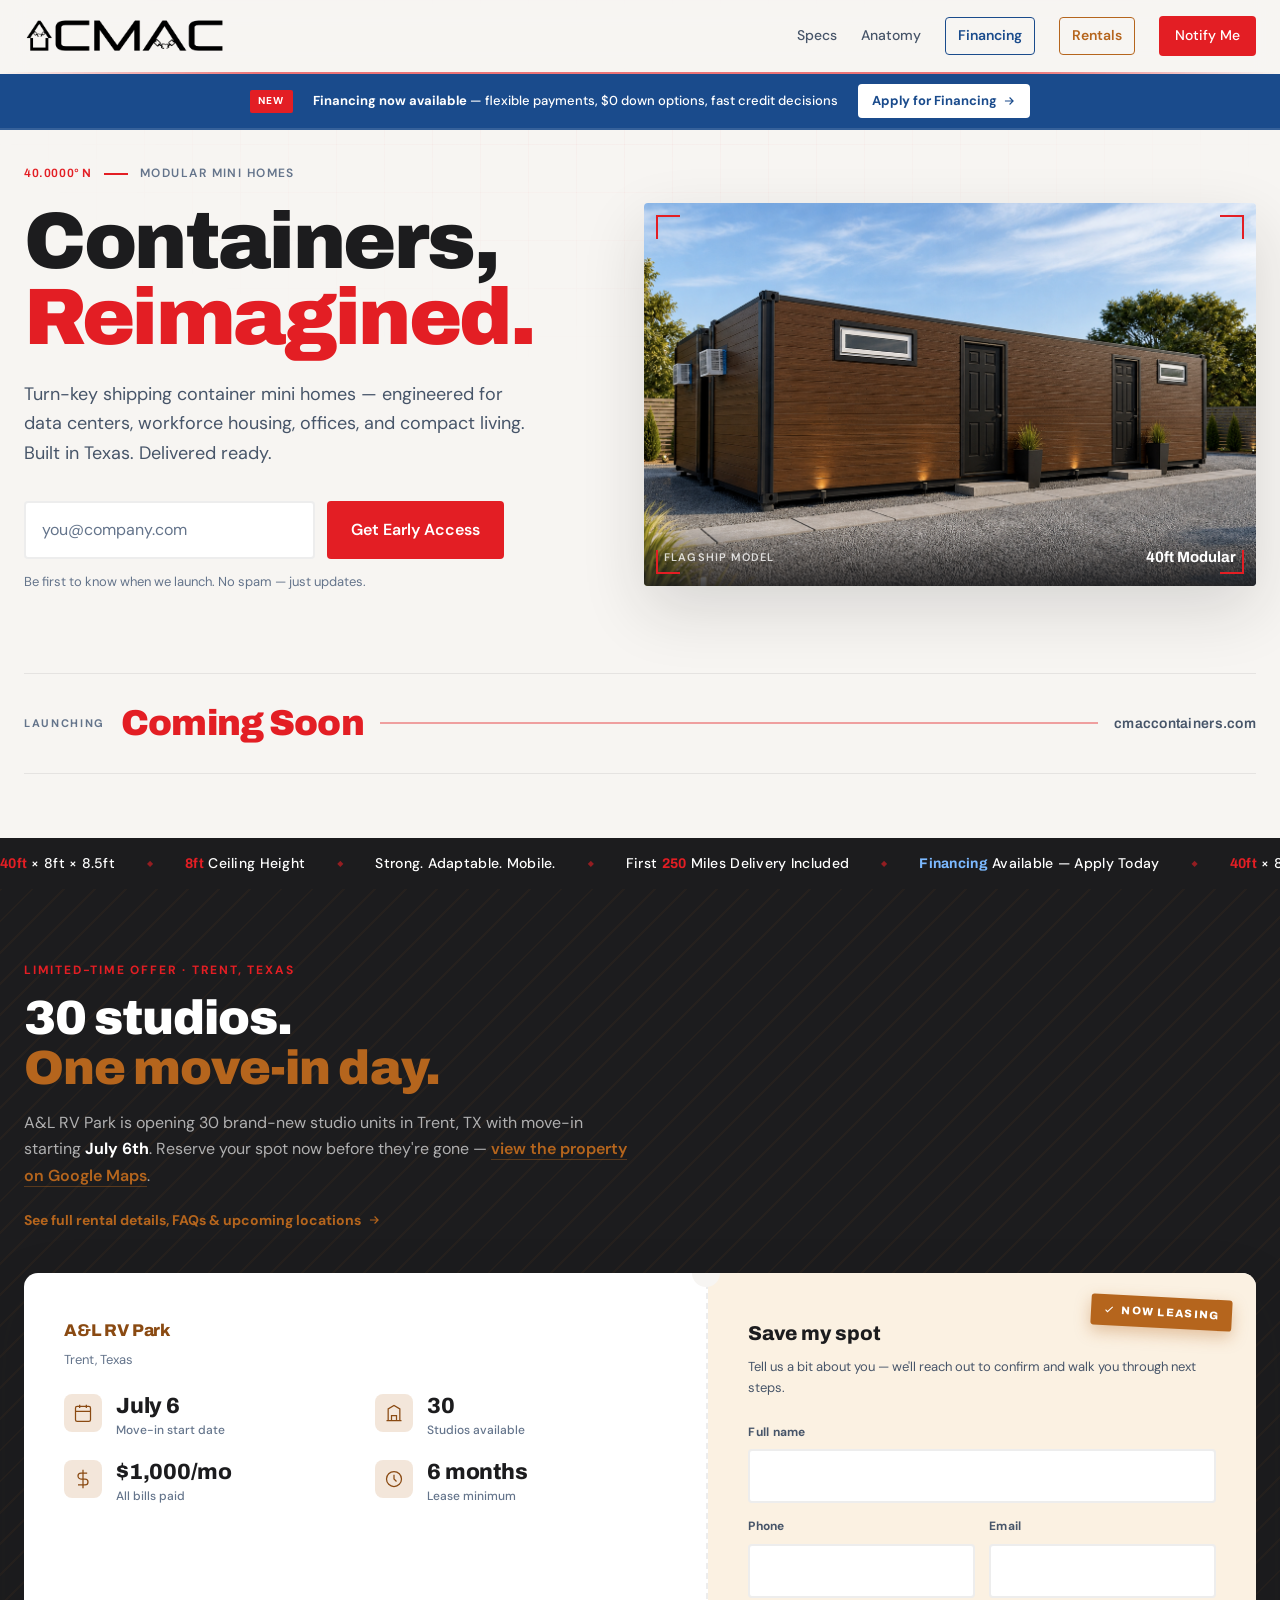
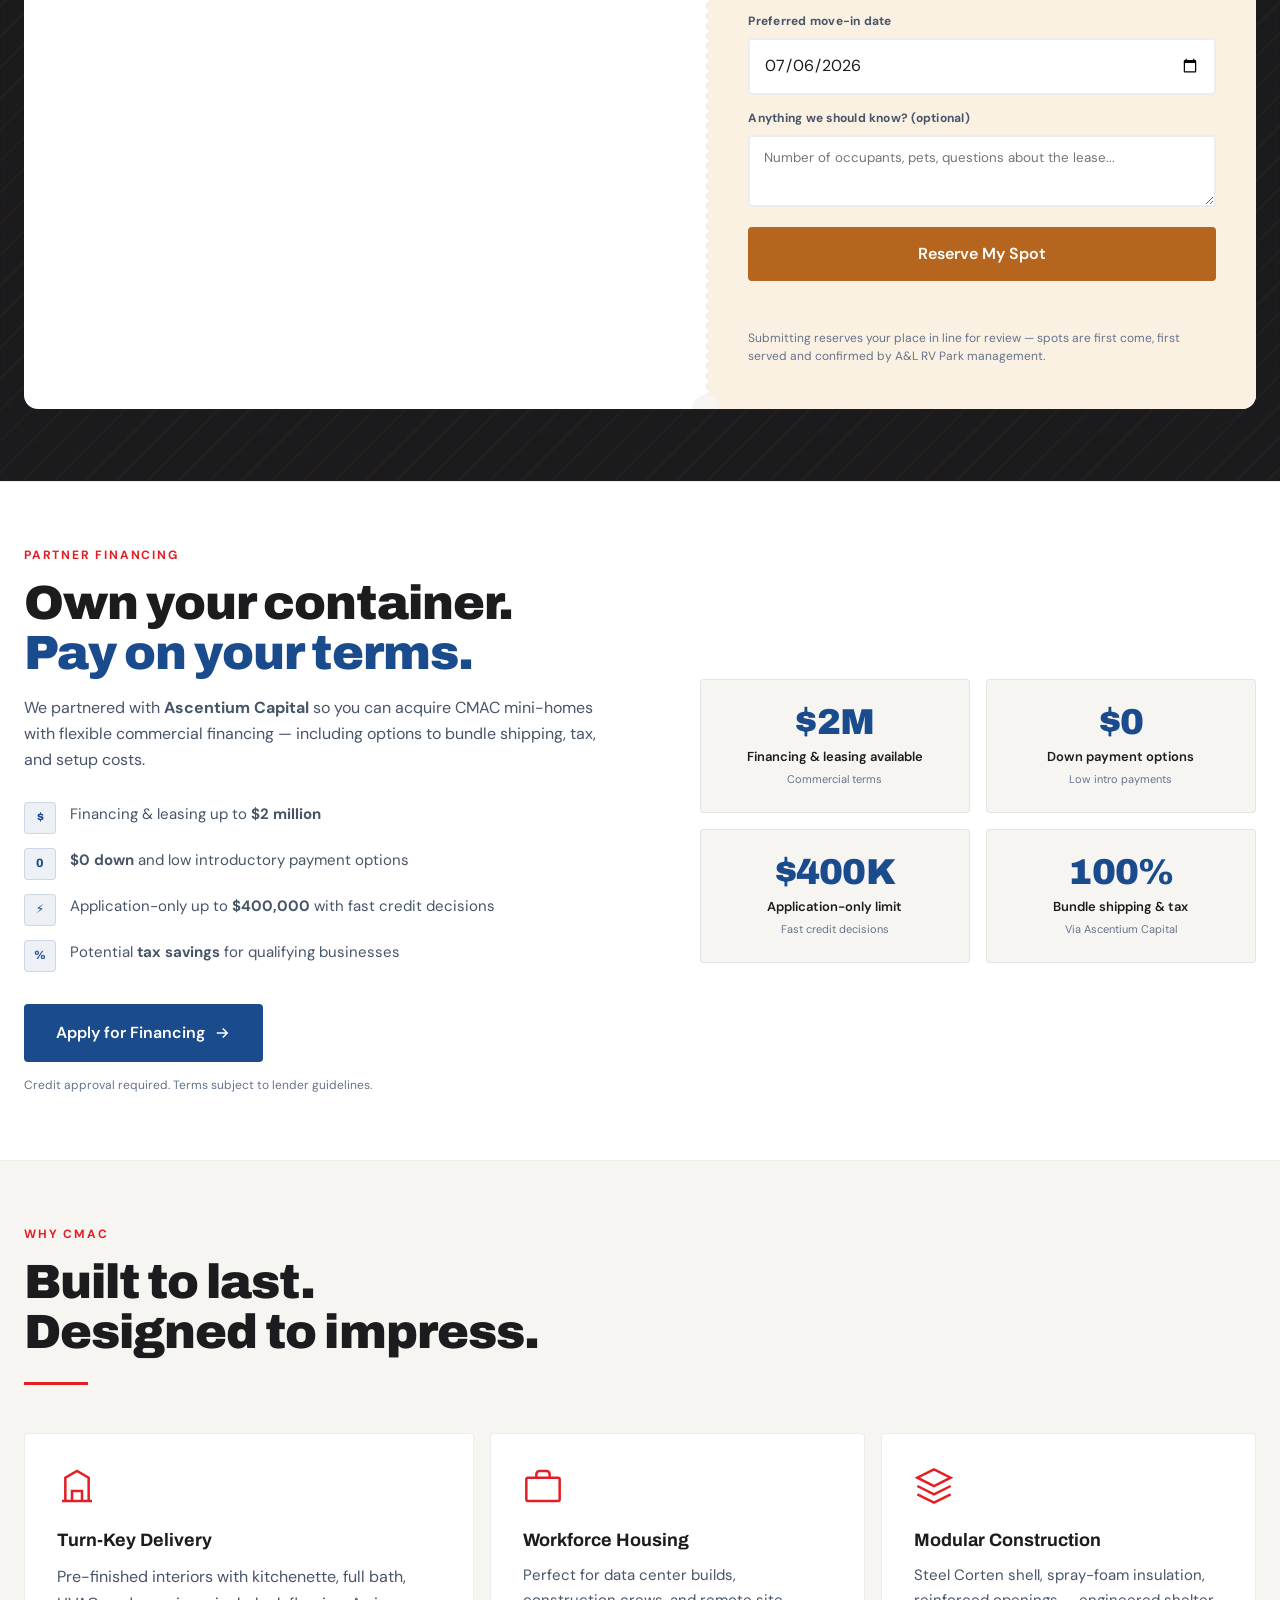
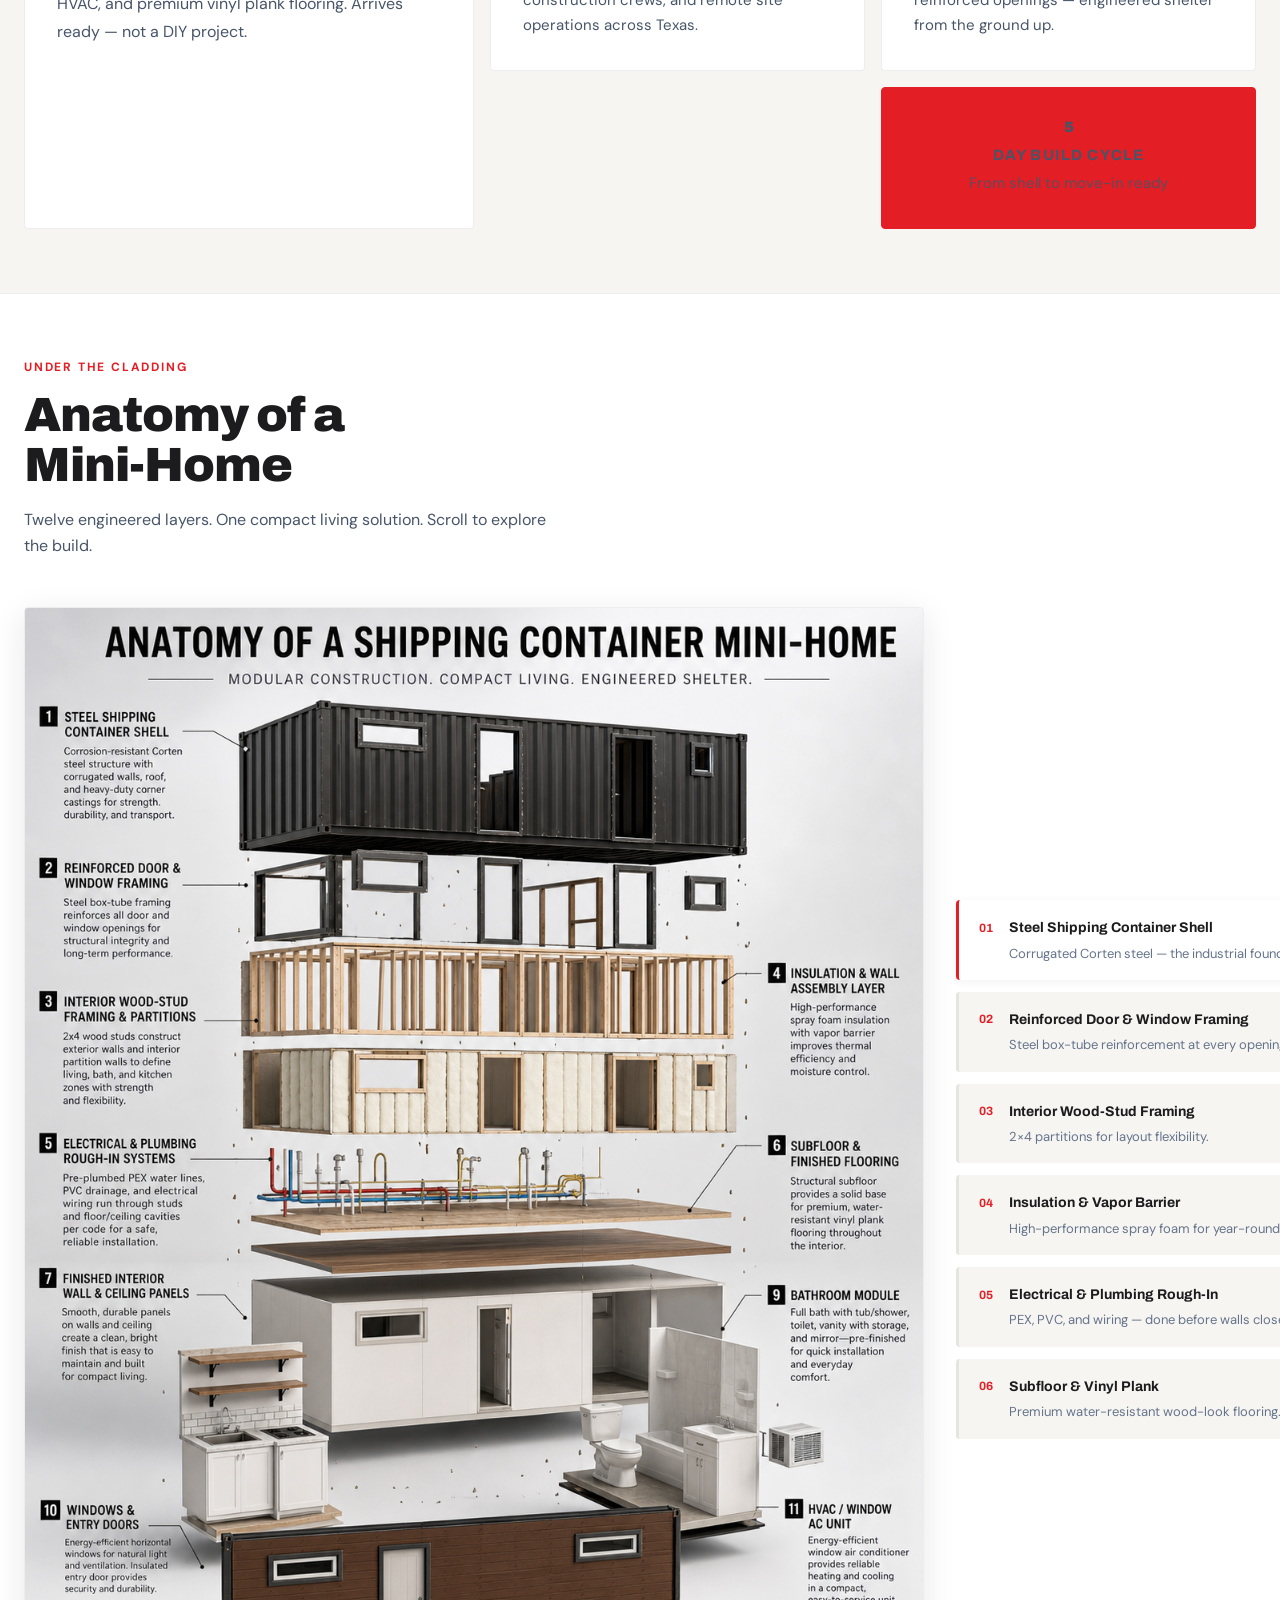
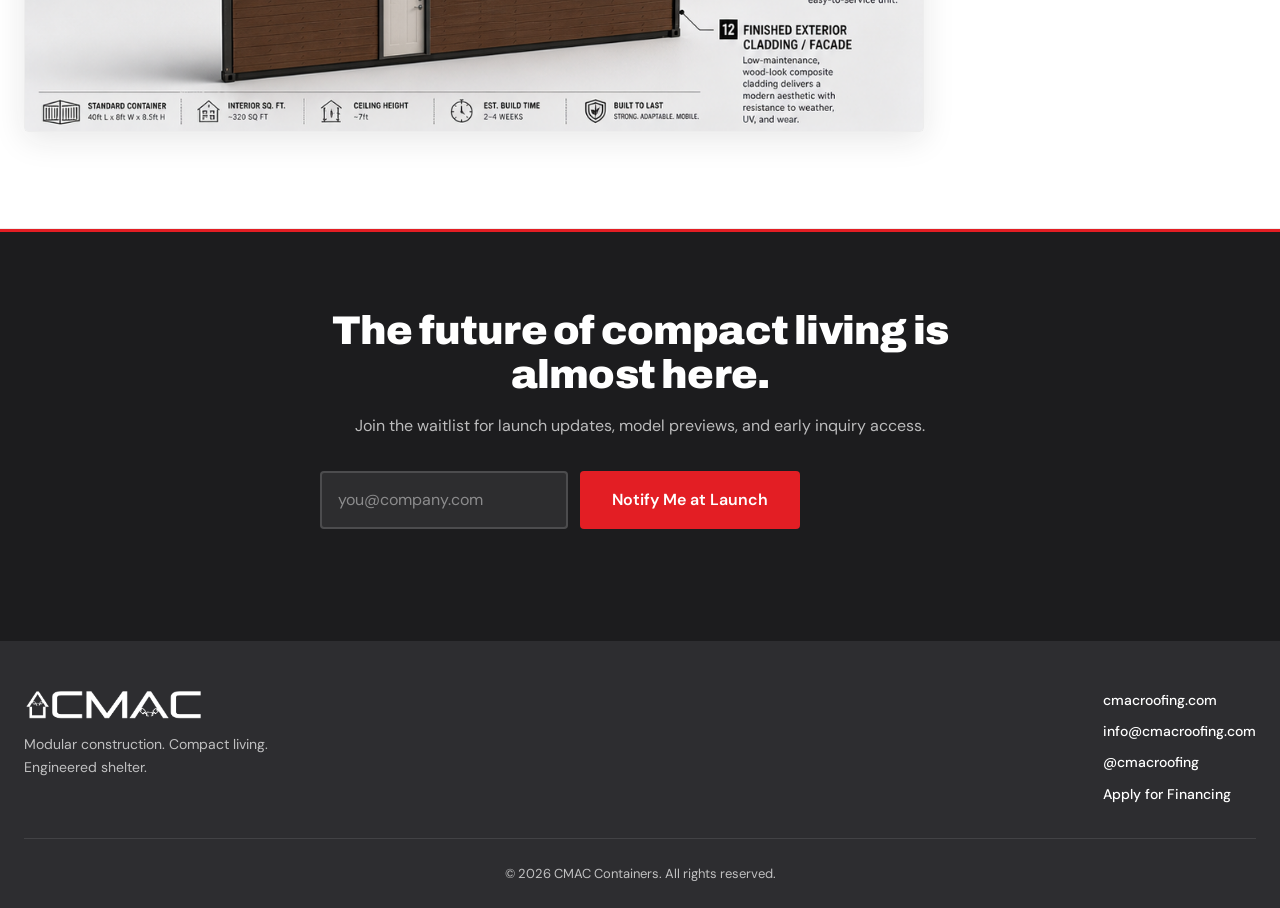
==== commit c1b60436: "Add dedicated rentals page and link from main site. Introduce /rentals/ with full A&L RV Park detail" ====
--- a/index.html
+++ b/index.html
@@ -26,7 +26,7 @@
         <a href="#specs" class="nav-link">Specs</a>
         <a href="#anatomy" class="nav-link">Anatomy</a>
         <a href="#financing" class="nav-link nav-finance">Financing</a>
-        <a href="#al-rv-park" class="nav-link nav-rv">RV Studios</a>
+        <a href="/rentals/" class="nav-link nav-rv">Rentals</a>
         <a href="#notify" class="nav-link nav-cta">Notify Me</a>
       </nav>
     </div>
@@ -166,6 +166,10 @@
         <p class="rv-lead">
           A&amp;L RV Park is opening 30 brand-new studio units in Trent, TX with move-in starting <strong style="color:#fff">July 6th</strong>. Reserve your spot now before they're gone — <a href="https://share.google/jSrJu9F7oztqCoVQx" target="_blank" rel="noopener noreferrer">view the property on Google Maps</a>.
         </p>
+        <a href="/rentals/" class="rv-more-link">
+          See full rental details, FAQs &amp; upcoming locations
+          <svg viewBox="0 0 24 24" fill="none" stroke="currentColor" stroke-width="2" aria-hidden="true"><path d="M5 12h14M13 6l6 6-6 6"/></svg>
+        </a>
       </div>
 
       <div class="rv-ticket reveal">
--- a/css/styles.css
+++ b/css/styles.css
@@ -714,6 +714,18 @@
   border-color: #D88A3D;
 }
 
+.rv-more-link {
+  display: inline-flex;
+  align-items: center;
+  gap: 0.4rem;
+  margin-top: 1.25rem;
+  font-size: 0.875rem;
+  font-weight: 700;
+  color: var(--rv-amber);
+}
+.rv-more-link svg { width: 14px; height: 14px; transition: transform 0.2s; }
+.rv-more-link:hover svg, .rv-more-link:focus-visible svg { transform: translateX(3px); }
+
 .rv-ticket {
   position: relative;
   z-index: 1;
@@ -1233,6 +1245,160 @@
 .cta-status.success { color: #4ade80; }
 .cta-status.error { color: #fca5a5; }
 
+/* ─── Rentals page: sub-nav ─── */
+.subnav {
+  position: fixed;
+  top: 0; left: 0; right: 0;
+  z-index: 100;
+  background: rgba(247, 245, 242, 0.85);
+  backdrop-filter: blur(12px);
+  -webkit-backdrop-filter: blur(12px);
+}
+
+/* ─── Rentals page: hero badge reuse ─── */
+.rentals-hero { padding-top: calc(var(--header-h) + 3rem); }
+
+/* ─── Why Rent intro spacing reuse ─── */
+.why-rent { background: var(--paper); }
+
+/* ─── Expansion banner ─── */
+.expansion-section {
+  background: var(--charcoal);
+  padding: 4.5rem 1.5rem;
+  position: relative;
+  overflow: hidden;
+}
+
+.expansion-section::before {
+  content: '';
+  position: absolute;
+  inset: 0;
+  background:
+    repeating-linear-gradient(135deg, rgba(181, 101, 29, 0.05) 0px, rgba(181, 101, 29, 0.05) 2px, transparent 2px, transparent 22px);
+  pointer-events: none;
+}
+
+.expansion-inner {
+  position: relative;
+  z-index: 1;
+  max-width: 880px;
+  margin: 0 auto;
+  text-align: center;
+}
+
+.expansion-badge {
+  display: inline-flex;
+  align-items: center;
+  gap: 0.4rem;
+  padding: 0.35rem 0.875rem;
+  background: rgba(181, 101, 29, 0.16);
+  border: 1px solid rgba(181, 101, 29, 0.4);
+  color: var(--rv-amber);
+  font-size: 0.6875rem;
+  font-weight: 800;
+  letter-spacing: 0.12em;
+  text-transform: uppercase;
+  border-radius: 100px;
+  margin-bottom: 1.25rem;
+}
+
+.expansion-title {
+  font-family: var(--font-display);
+  font-size: clamp(1.875rem, 4.5vw, 2.75rem);
+  font-weight: 900;
+  line-height: 1.08;
+  letter-spacing: -0.02em;
+  color: var(--white);
+}
+
+.expansion-title .rv-title-accent { color: var(--rv-amber); }
+
+.expansion-lead {
+  color: rgba(255, 255, 255, 0.65);
+  max-width: 56ch;
+  margin: 1rem auto 0;
+}
+
+.expansion-chips {
+  display: flex;
+  flex-wrap: wrap;
+  justify-content: center;
+  gap: 0.75rem;
+  margin-top: 2rem;
+}
+
+.expansion-chip {
+  display: inline-flex;
+  align-items: center;
+  gap: 0.5rem;
+  padding: 0.625rem 1rem;
+  background: rgba(255, 255, 255, 0.05);
+  border: 1px solid rgba(255, 255, 255, 0.12);
+  border-radius: var(--radius);
+  color: rgba(255, 255, 255, 0.85);
+  font-size: 0.8125rem;
+  font-weight: 600;
+}
+
+.expansion-chip svg {
+  width: 16px; height: 16px;
+  color: var(--rv-amber);
+  flex-shrink: 0;
+}
+
+/* ─── FAQ ─── */
+.faq-section {
+  max-width: 880px;
+  margin: 0 auto;
+  padding: 4.5rem 1.5rem;
+}
+
+.faq-list {
+  margin-top: 2.5rem;
+  display: flex;
+  flex-direction: column;
+  gap: 1px;
+  border: 1px solid var(--border);
+  border-radius: var(--radius);
+  overflow: hidden;
+}
+
+.faq-item {
+  background: var(--white);
+  padding: 1.5rem 1.75rem;
+  border-bottom: 1px solid var(--border);
+}
+.faq-item:last-child { border-bottom: none; }
+
+.faq-q {
+  font-family: var(--font-display);
+  font-size: 1rem;
+  font-weight: 700;
+  color: var(--charcoal);
+  display: flex;
+  gap: 0.75rem;
+  align-items: baseline;
+}
+
+.faq-q-mark {
+  color: var(--rv-amber);
+  font-family: var(--font-display);
+  font-weight: 900;
+}
+
+.faq-a {
+  font-size: 0.9375rem;
+  color: var(--slate);
+  margin-top: 0.625rem;
+  margin-left: 1.6rem;
+  line-height: 1.65;
+}
+
+/* ─── Rentals nav active state ─── */
+.nav-link.is-current {
+  color: var(--rv-amber);
+}
+
 /* ─── Footer ─── */
 .site-footer {
   background: var(--graphite);
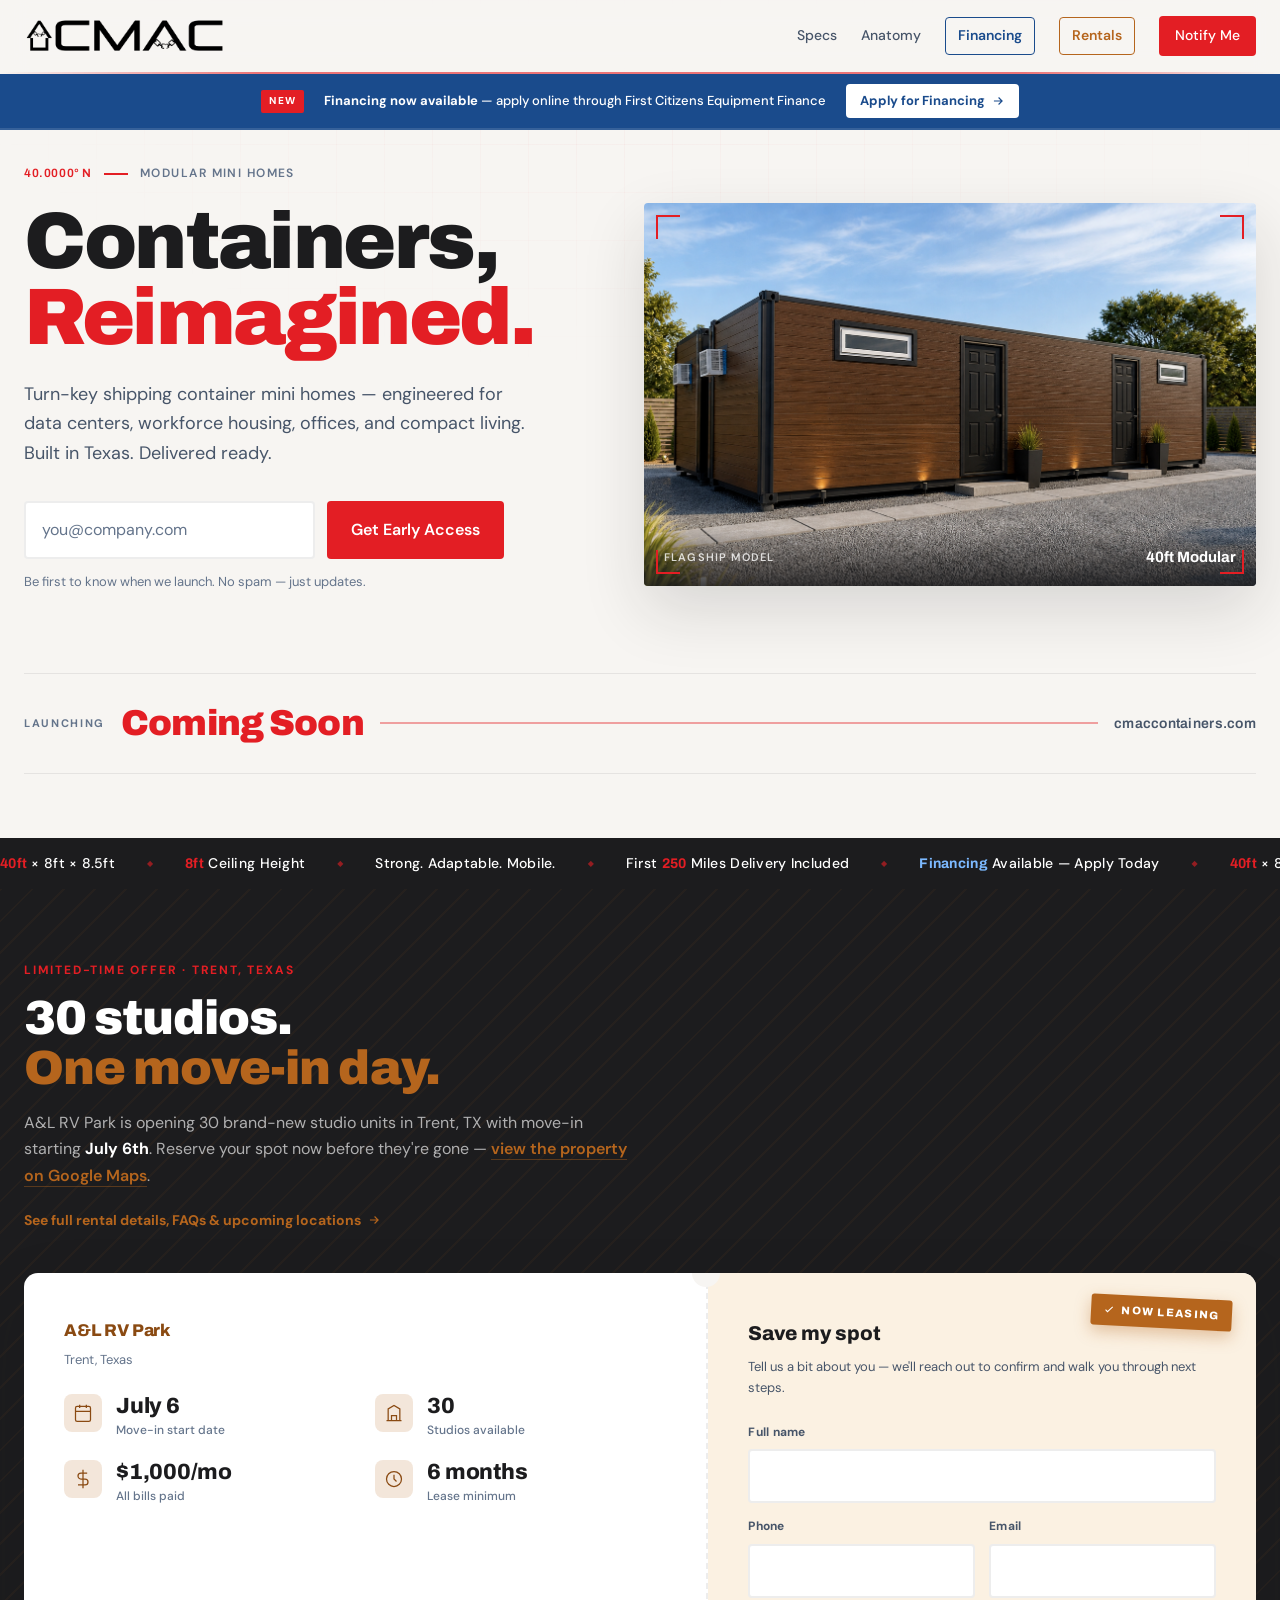
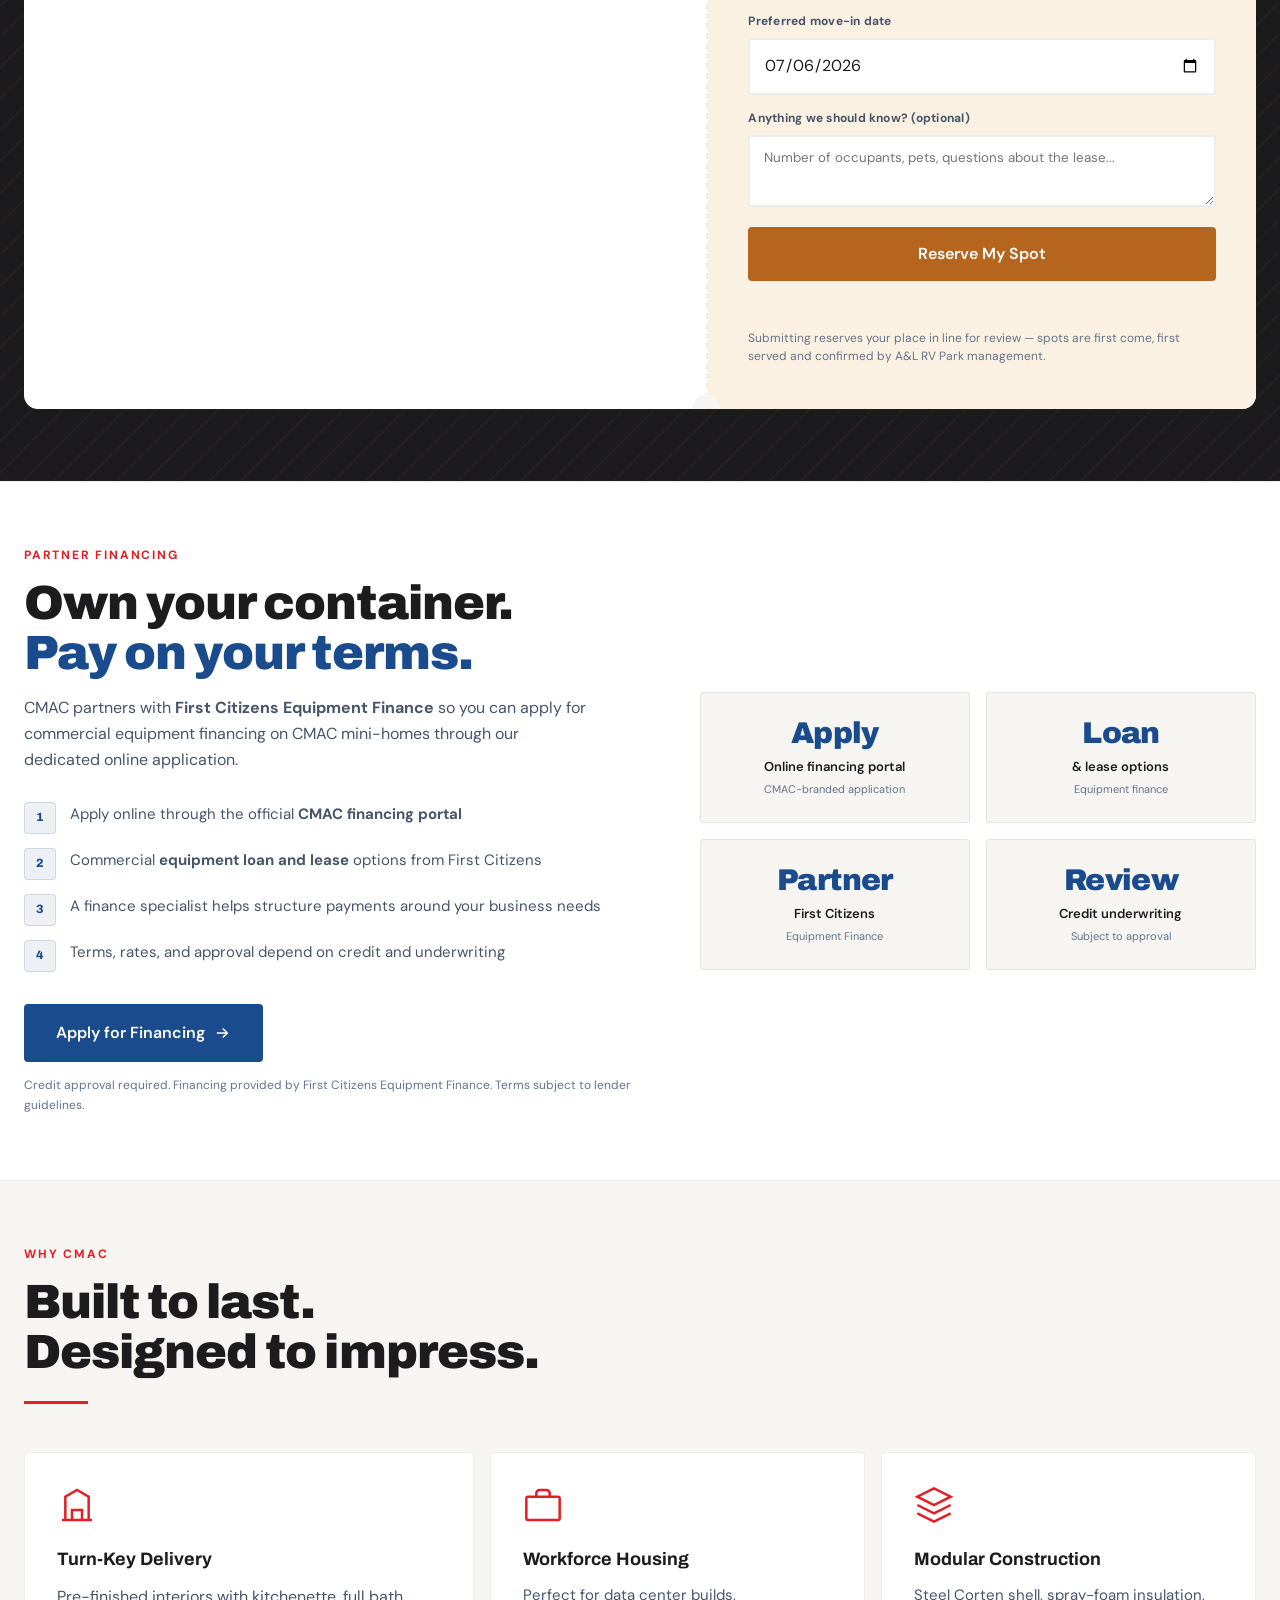
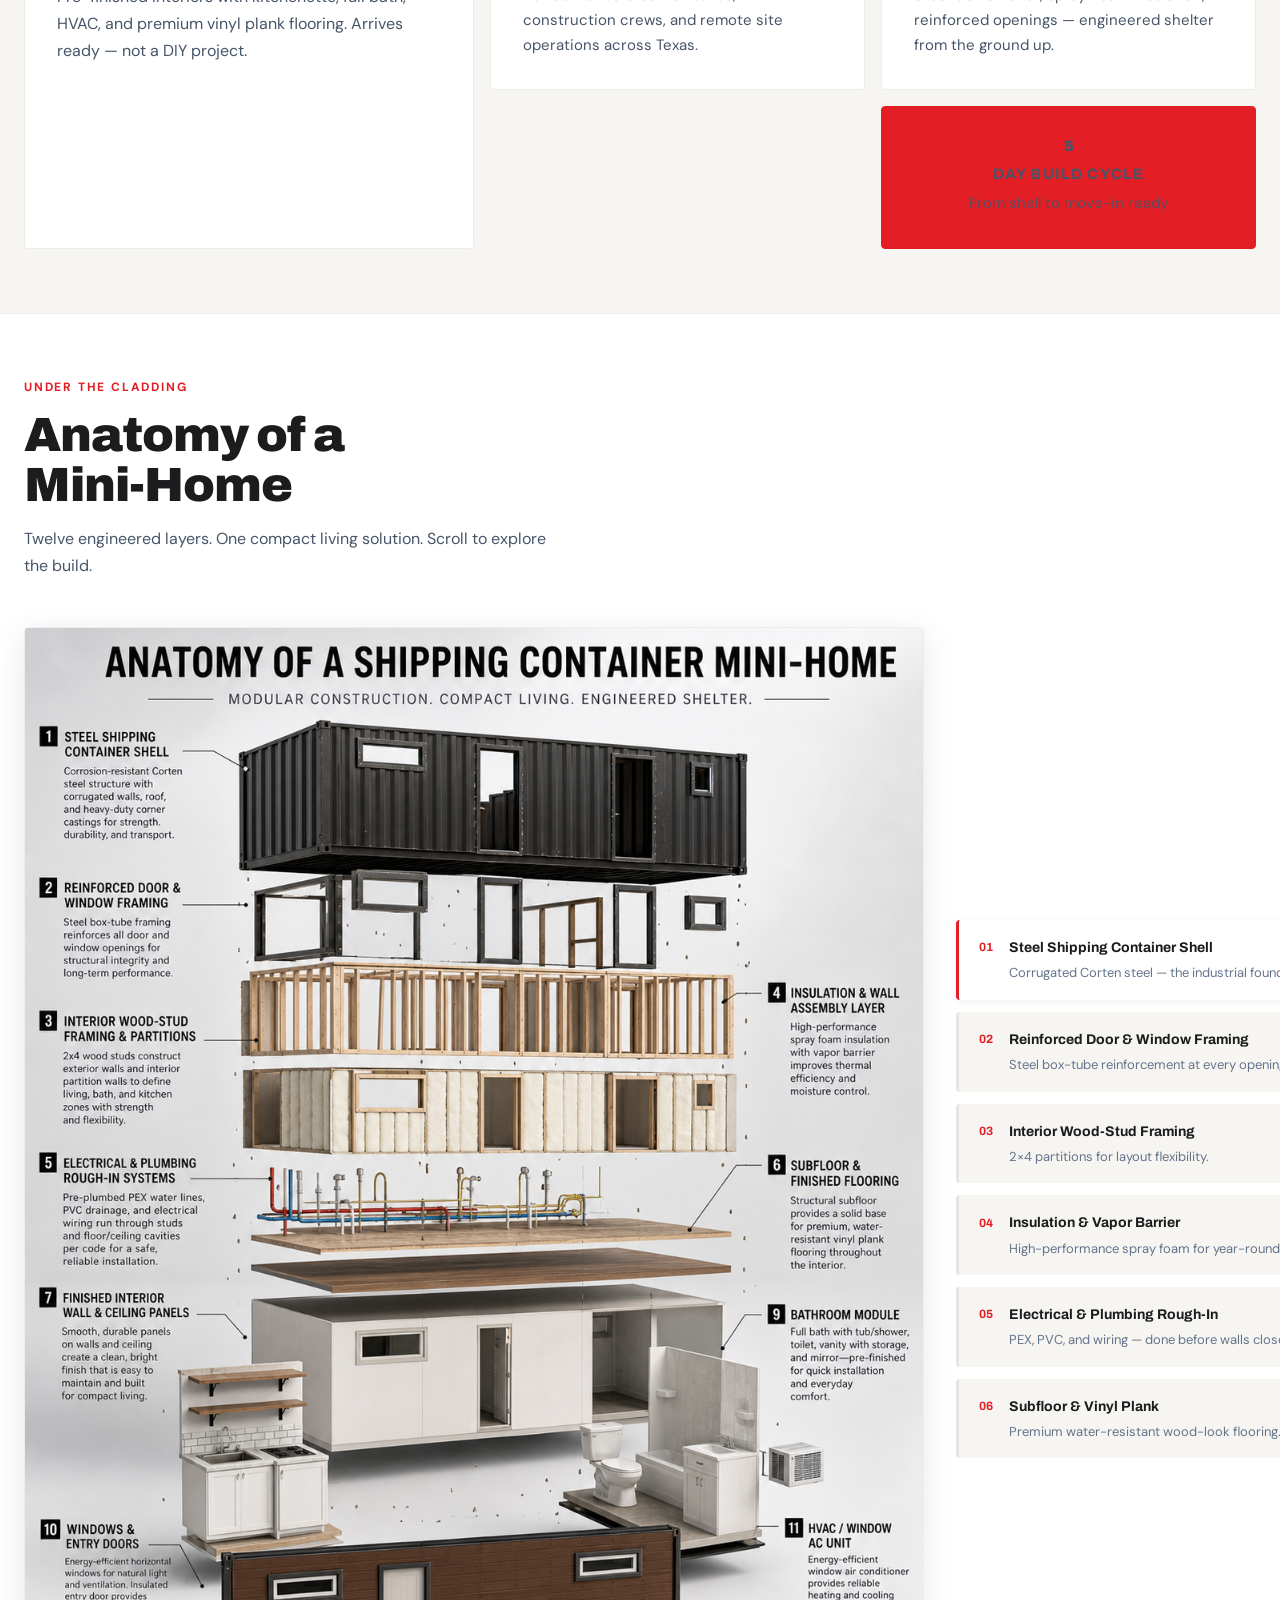
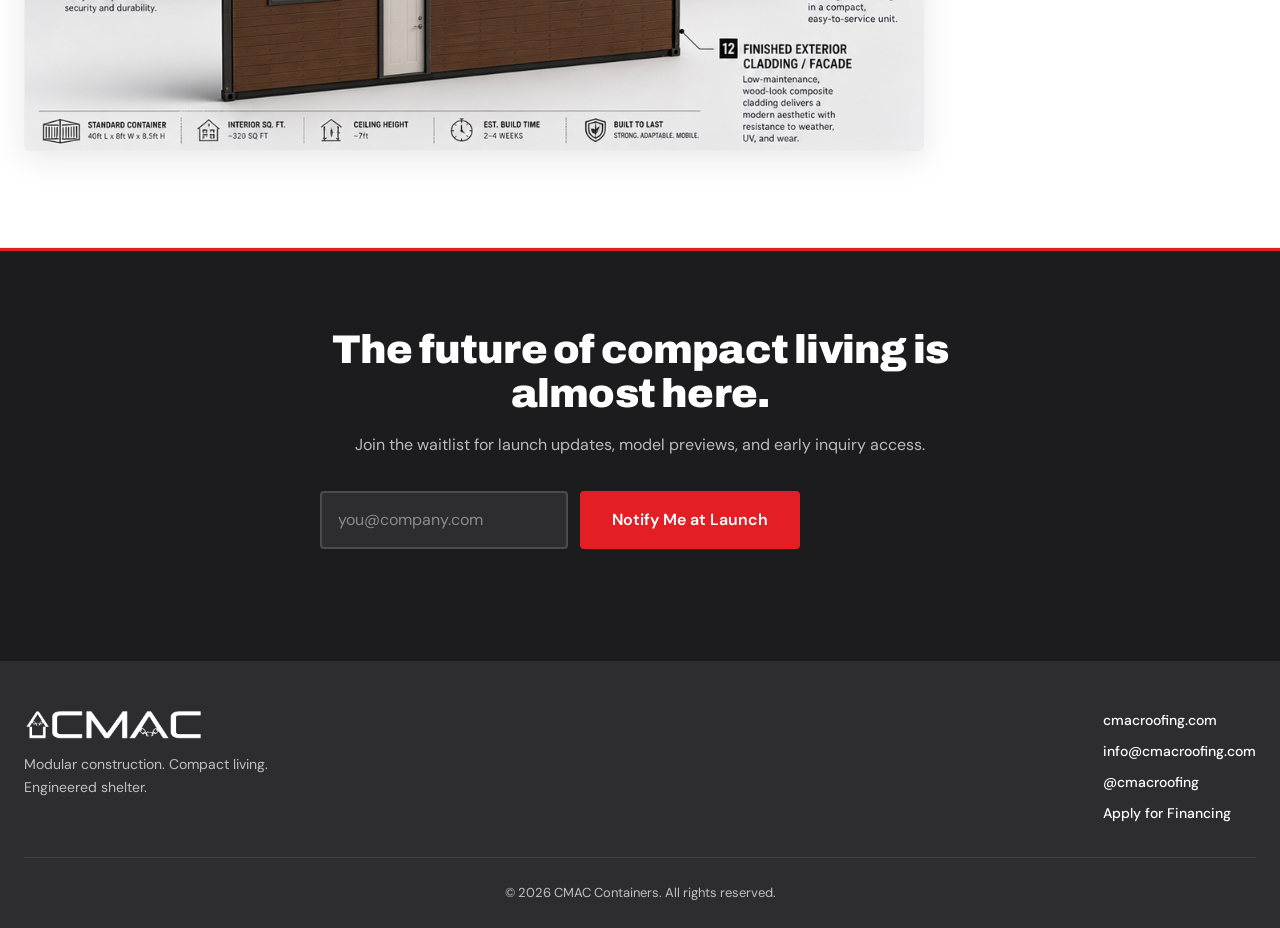
==== commit a86bb34a: "Switch financing partner from Ascentium to First Citizens. Point all Apply links to the CMAC First C" ====
--- a/index.html
+++ b/index.html
@@ -37,10 +37,10 @@
     <div class="finance-ribbon-inner">
       <span class="finance-ribbon-badge">New</span>
       <p class="finance-ribbon-text">
-        <strong>Financing now available</strong> — flexible payments, $0 down options, fast credit decisions
+        <strong>Financing now available</strong> — apply online through First Citizens Equipment Finance
       </p>
       <a
-        href="https://integration.financepartners.com/landing_page/?v=8cf25c1f-8b2c-4a3b-8717-29fd841970e9&amp;s=f738858b-08cb-4652-8d0c-3e441e61eef2&amp;clr=blue&amp;logo=v"
+        href="https://cmac.firstcitizensef.com/"
         class="finance-ribbon-cta"
         target="_blank"
         rel="noopener noreferrer"
@@ -289,31 +289,31 @@
           <p class="section-eyebrow finance-eyebrow">Partner Financing</p>
           <h2 id="finance-heading" class="section-title finance-title">Own your container.<br><span class="finance-title-accent">Pay on your terms.</span></h2>
           <p class="finance-lead">
-            We partnered with <strong>Ascentium Capital</strong> so you can acquire CMAC mini-homes with flexible commercial financing — including options to bundle shipping, tax, and setup costs.
+            CMAC partners with <strong>First Citizens Equipment Finance</strong> so you can apply for commercial equipment financing on CMAC mini-homes through our dedicated online application.
           </p>
 
           <ul class="finance-benefits">
             <li>
-              <span class="finance-benefit-icon" aria-hidden="true">$</span>
-              <span>Financing &amp; leasing up to <strong>$2 million</strong></span>
+              <span class="finance-benefit-icon" aria-hidden="true">1</span>
+              <span>Apply online through the official <strong>CMAC financing portal</strong></span>
             </li>
             <li>
-              <span class="finance-benefit-icon" aria-hidden="true">0</span>
-              <span><strong>$0 down</strong> and low introductory payment options</span>
+              <span class="finance-benefit-icon" aria-hidden="true">2</span>
+              <span>Commercial <strong>equipment loan and lease</strong> options from First Citizens</span>
             </li>
             <li>
-              <span class="finance-benefit-icon" aria-hidden="true">⚡</span>
-              <span>Application-only up to <strong>$400,000</strong> with fast credit decisions</span>
+              <span class="finance-benefit-icon" aria-hidden="true">3</span>
+              <span>A finance specialist helps structure payments around your business needs</span>
             </li>
             <li>
-              <span class="finance-benefit-icon" aria-hidden="true">%</span>
-              <span>Potential <strong>tax savings</strong> for qualifying businesses</span>
+              <span class="finance-benefit-icon" aria-hidden="true">4</span>
+              <span>Terms, rates, and approval depend on credit and underwriting</span>
             </li>
           </ul>
 
           <div class="finance-actions">
             <a
-              href="https://integration.financepartners.com/landing_page/?v=8cf25c1f-8b2c-4a3b-8717-29fd841970e9&amp;s=f738858b-08cb-4652-8d0c-3e441e61eef2&amp;clr=blue&amp;logo=v"
+              href="https://cmac.firstcitizensef.com/"
               class="btn btn-finance btn-large"
               target="_blank"
               rel="noopener noreferrer"
@@ -323,30 +323,30 @@
                 <path d="M5 12h14M13 6l6 6-6 6"/>
               </svg>
             </a>
-            <p class="finance-disclaimer">Credit approval required. Terms subject to lender guidelines.</p>
+            <p class="finance-disclaimer">Credit approval required. Financing provided by First Citizens Equipment Finance. Terms subject to lender guidelines.</p>
           </div>
         </div>
 
         <div class="finance-stats-panel" aria-hidden="false">
           <div class="finance-stat">
-            <span class="finance-stat-value">$2M</span>
-            <span class="finance-stat-label">Financing &amp; leasing available</span>
-            <span class="finance-stat-note">Commercial terms</span>
+            <span class="finance-stat-value">Apply</span>
+            <span class="finance-stat-label">Online financing portal</span>
+            <span class="finance-stat-note">CMAC-branded application</span>
           </div>
           <div class="finance-stat">
-            <span class="finance-stat-value">$0</span>
-            <span class="finance-stat-label">Down payment options</span>
-            <span class="finance-stat-note">Low intro payments</span>
+            <span class="finance-stat-value">Loan</span>
+            <span class="finance-stat-label">&amp; lease options</span>
+            <span class="finance-stat-note">Equipment finance</span>
           </div>
           <div class="finance-stat">
-            <span class="finance-stat-value">$400K</span>
-            <span class="finance-stat-label">Application-only limit</span>
-            <span class="finance-stat-note">Fast credit decisions</span>
+            <span class="finance-stat-value">Partner</span>
+            <span class="finance-stat-label">First Citizens</span>
+            <span class="finance-stat-note">Equipment Finance</span>
           </div>
           <div class="finance-stat">
-            <span class="finance-stat-value">100%</span>
-            <span class="finance-stat-label">Bundle shipping &amp; tax</span>
-            <span class="finance-stat-note">Via Ascentium Capital</span>
+            <span class="finance-stat-value">Review</span>
+            <span class="finance-stat-label">Credit underwriting</span>
+            <span class="finance-stat-note">Subject to approval</span>
           </div>
         </div>
       </div>
@@ -521,7 +521,7 @@
         <a href="mailto:info@cmacroofing.com">info@cmacroofing.com</a>
         <a href="https://instagram.com/cmacroofing" target="_blank" rel="noopener noreferrer">@cmacroofing</a>
         <a
-          href="https://integration.financepartners.com/landing_page/?v=8cf25c1f-8b2c-4a3b-8717-29fd841970e9&amp;s=f738858b-08cb-4652-8d0c-3e441e61eef2&amp;clr=blue&amp;logo=v"
+          href="https://cmac.firstcitizensef.com/"
           target="_blank"
           rel="noopener noreferrer"
         >Apply for Financing</a>
--- a/css/styles.css
+++ b/css/styles.css
@@ -644,9 +644,9 @@
 .finance-stat-value {
   display: block;
   font-family: var(--font-display);
-  font-size: clamp(1.75rem, 4vw, 2.25rem);
+  font-size: clamp(1.35rem, 3.5vw, 1.875rem);
   font-weight: 900;
-  line-height: 1;
+  line-height: 1.1;
   letter-spacing: -0.02em;
   color: var(--finance-blue);
 }
